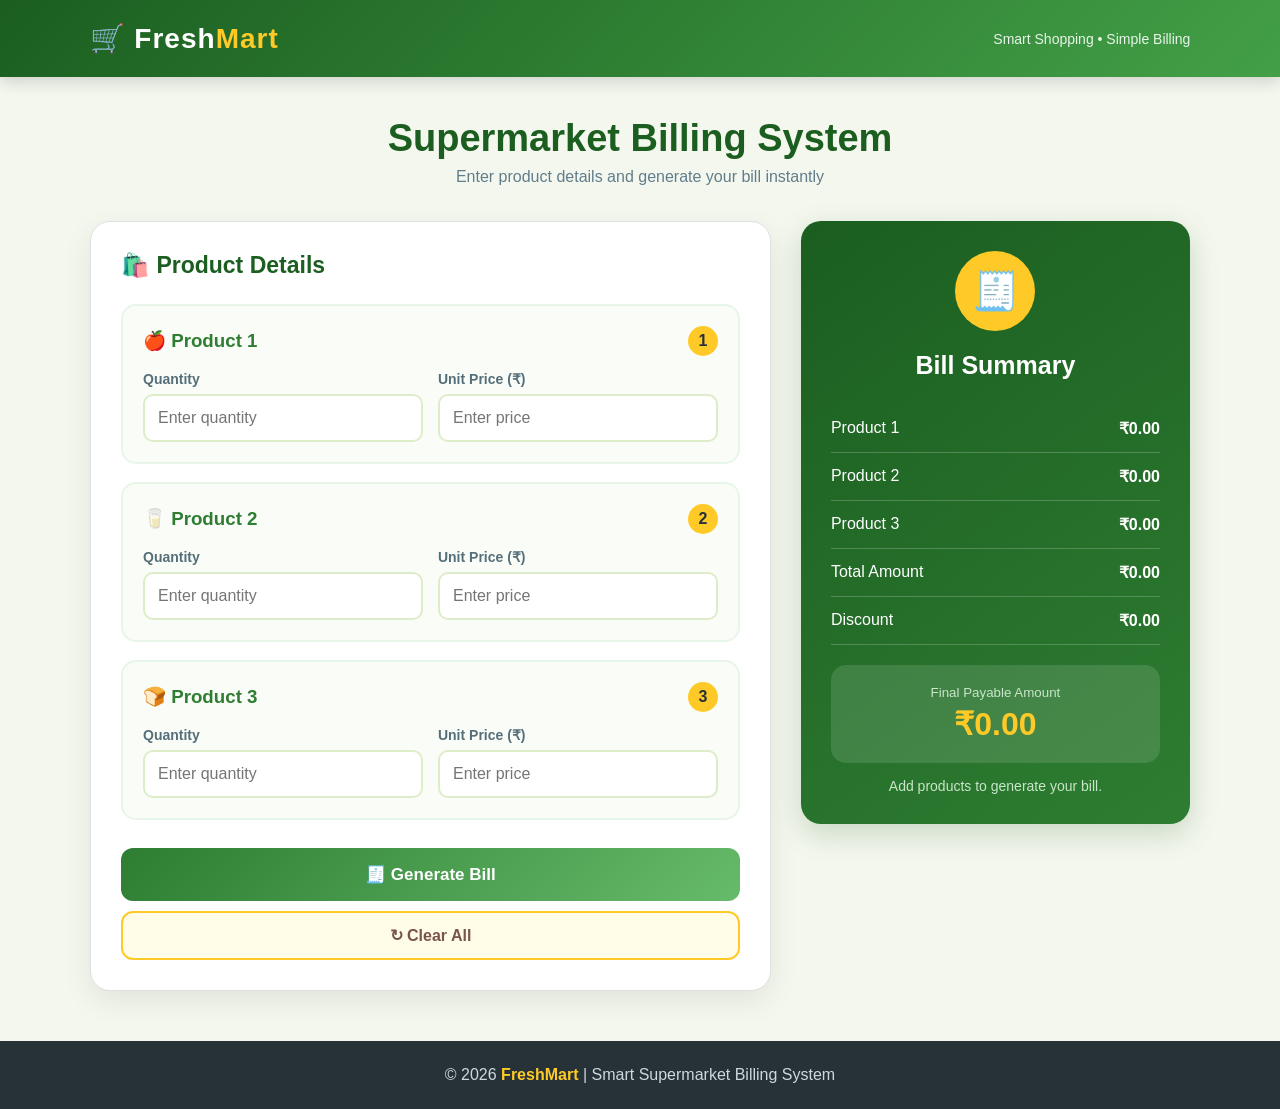
==== index.html @ 89096b25 "Add files via upload" ====
<!DOCTYPE html>
<html lang="en">
<head>
<meta charset="UTF-8">
<meta name="viewport" content="width=device-width, initial-scale=1.0">
<title>Smart Supermarket Billing System</title>
<style>
* {
    margin: 0;
    padding: 0;
    box-sizing: border-box;
}
body {
    font-family: "Segoe UI", Arial, sans-serif;
    min-height: 100vh;
    background: #f4f7ee;
    color: #263238;
}
header {
    background: linear-gradient(135deg, #1b5e20, #43a047);
    color: white;
    padding: 22px 7%;
    display: flex;
    justify-content: space-between;
    align-items: center;
    box-shadow: 0 5px 15px rgba(0,0,0,0.15);
}
.logo {
    font-size: 28px;
    font-weight: bold;
    letter-spacing: 1px;
}
.logo span {
    color: #ffca28;
}
.tagline {
    font-size: 14px;
    color: #e8f5e9;
}
.container {
    width: 90%;
    max-width: 1100px;
    margin: 40px auto;
}
.title {
    text-align: center;
    margin-bottom: 35px;
}
.title h1 {
    font-size: 38px;
    color: #1b5e20;
}
.title p {
    margin-top: 8px;
    color: #607d8b;
}
.billing-layout {
    display: grid;
    grid-template-columns: 1.4fr 0.8fr;
    gap: 30px;
}
.card {
    background: white;
    border-radius: 20px;
    padding: 30px;
    box-shadow: 0 10px 30px rgba(0,0,0,0.08);
    border: 1px solid #e0e0e0;
}
.card-title {
    display: flex;
    align-items: center;
    gap: 10px;
    margin-bottom: 25px;
    color: #1b5e20;
    font-size: 23px;
}
.product {
    background: #fafdf7;
    border: 2px solid #e8f5e9;
    border-radius: 15px;
    padding: 20px;
    margin-bottom: 18px;
    transition: 0.3s;
}
.product:hover {
    border-color: #66bb6a;
    transform: translateY(-3px);
    box-shadow: 0 8px 18px rgba(67,160,71,0.12);
}
.product-heading {
    display: flex;
    justify-content: space-between;
    align-items: center;
    margin-bottom: 15px;
}
.product-heading h3 {
    color: #2e7d32;
}
.product-number {
    background: #ffca28;
    color: #263238;
    width: 30px;
    height: 30px;
    border-radius: 50%;
    display: flex;
    align-items: center;
    justify-content: center;
    font-weight: bold;
}
.input-group {
    display: grid;
    grid-template-columns: 1fr 1fr;
    gap: 15px;
}
.input-box label {
    display: block;
    font-size: 14px;
    font-weight: bold;
    margin-bottom: 7px;
    color: #546e7a;
}
.input-box input {
    width: 100%;
    padding: 13px;
    border: 2px solid #dcedc8;
    border-radius: 10px;
    outline: none;
    font-size: 16px;
    background: white;
    transition: 0.3s;
}
.input-box input:focus {
    border-color: #43a047;
    box-shadow: 0 0 8px rgba(67,160,71,0.2);
}
.calculate-btn {
    width: 100%;
    padding: 16px;
    margin-top: 10px;
    border: none;
    border-radius: 12px;
    background: linear-gradient(135deg, #2e7d32, #66bb6a);
    color: white;
    font-size: 17px;
    font-weight: bold;
    cursor: pointer;
    transition: 0.3s;
}
.calculate-btn:hover {
    transform: translateY(-3px);
    box-shadow: 0 8px 18px rgba(46,125,50,0.3);
}
.reset-btn {
    width: 100%;
    padding: 13px;
    margin-top: 10px;
    border: 2px solid #ffca28;
    border-radius: 12px;
    background: #fffde7;
    color: #795548;
    font-size: 16px;
    font-weight: bold;
    cursor: pointer;
    transition: 0.3s;
}
.reset-btn:hover {
    background: #ffca28;
}
.summary {
    background: linear-gradient(145deg, #1b5e20, #2e7d32);
    color: white;
    border-radius: 20px;
    padding: 30px;
    box-shadow: 0 10px 30px rgba(27,94,32,0.2);
    height: fit-content;
    position: sticky;
    top: 20px;
}
.summary h2 {
    text-align: center;
    margin-bottom: 25px;
    font-size: 25px;
}
.bill-icon {
    width: 80px;
    height: 80px;
    margin: 0 auto 20px;
    background: #ffca28;
    color: #263238;
    border-radius: 50%;
    display: flex;
    align-items: center;
    justify-content: center;
    font-size: 38px;
    animation: bounce 2s infinite;
}
.bill-row {
    display: flex;
    justify-content: space-between;
    padding: 14px 0;
    border-bottom: 1px solid rgba(255,255,255,0.2);
}
.bill-row span:last-child {
    font-weight: bold;
}
.discount {
    background: #ffca28;
    color: #263238;
    padding: 12px;
    margin: 20px 0;
    border-radius: 10px;
    text-align: center;
    font-weight: bold;
    display: none;
}
.final-bill {
    margin-top: 20px;
    padding: 20px;
    border-radius: 15px;
    background: rgba(255,255,255,0.12);
    text-align: center;
}
.final-bill small {
    display: block;
    color: #c8e6c9;
    margin-bottom: 5px;
}
.final-bill strong {
    font-size: 32px;
    color: #ffca28;
}
.message {
    text-align: center;
    margin-top: 15px;
    color: #c8e6c9;
    font-size: 14px;
}
footer {
    margin-top: 50px;
    background: #263238;
    color: #cfd8dc;
    text-align: center;
    padding: 25px;
}
footer strong {
    color: #ffca28;
}
@keyframes bounce {
    0%, 100% {
        transform: translateY(0);
    }
    50% {
        transform: translateY(-8px);
    }
}
@media (max-width: 800px) {
    header {
        flex-direction: column;
        gap: 8px;
        text-align: center;
    }
    .billing-layout {
        grid-template-columns: 1fr;
    }
    .summary {
        position: static;
    }
}
@media (max-width: 500px) {
    .input-group {
        grid-template-columns: 1fr;
    }
    .title h1 {
        font-size: 28px;
    }
    .container {
        width: 94%;
    }
}
</style>
</head>
<body>

<header>
    <div class="logo">🛒 Fresh<span>Mart</span></div>
    <div class="tagline">Smart Shopping • Simple Billing</div>
</header>

<div class="container">

    <div class="title">
        <h1>Supermarket Billing System</h1>
        <p>Enter product details and generate your bill instantly</p>
    </div>

    <div class="billing-layout">

        <div class="card">
            <h2 class="card-title">🛍️ Product Details</h2>

            <div class="product">
                <div class="product-heading">
                    <h3>🍎 Product 1</h3>
                    <div class="product-number">1</div>
                </div>

                <div class="input-group">
                    <div class="input-box">
                        <label>Quantity</label>
                        <input type="number" id="quantity1" min="0" placeholder="Enter quantity">
                    </div>

                    <div class="input-box">
                        <label>Unit Price (₹)</label>
                        <input type="number" id="price1" min="0" placeholder="Enter price">
                    </div>
                </div>
            </div>

            <div class="product">
                <div class="product-heading">
                    <h3>🥛 Product 2</h3>
                    <div class="product-number">2</div>
                </div>

                <div class="input-group">
                    <div class="input-box">
                        <label>Quantity</label>
                        <input type="number" id="quantity2" min="0" placeholder="Enter quantity">
                    </div>

                    <div class="input-box">
                        <label>Unit Price (₹)</label>
                        <input type="number" id="price2" min="0" placeholder="Enter price">
                    </div>
                </div>
            </div>

            <div class="product">
                <div class="product-heading">
                    <h3>🍞 Product 3</h3>
                    <div class="product-number">3</div>
                </div>

                <div class="input-group">
                    <div class="input-box">
                        <label>Quantity</label>
                        <input type="number" id="quantity3" min="0" placeholder="Enter quantity">
                    </div>

                    <div class="input-box">
                        <label>Unit Price (₹)</label>
                        <input type="number" id="price3" min="0" placeholder="Enter price">
                    </div>
                </div>
            </div>

            <button class="calculate-btn" onclick="generateBill()">
                🧾 Generate Bill
            </button>

            <button class="reset-btn" onclick="resetBill()">
                ↻ Clear All
            </button>
        </div>

        <div class="summary">

            <div class="bill-icon">🧾</div>

            <h2>Bill Summary</h2>

            <div class="bill-row">
                <span>Product 1</span>
                <span id="amount1">₹0.00</span>
            </div>

            <div class="bill-row">
                <span>Product 2</span>
                <span id="amount2">₹0.00</span>
            </div>

            <div class="bill-row">
                <span>Product 3</span>
                <span id="amount3">₹0.00</span>
            </div>

            <div class="bill-row">
                <span>Total Amount</span>
                <span id="total">₹0.00</span>
            </div>

            <div class="discount" id="discount">
                🎉 10% Discount Applied!
            </div>

            <div class="bill-row">
                <span>Discount</span>
                <span id="discountAmount">₹0.00</span>
            </div>

            <div class="final-bill">
                <small>Final Payable Amount</small>
                <strong id="finalAmount">₹0.00</strong>
            </div>

            <p class="message" id="message">
                Add products to generate your bill.
            </p>

        </div>

    </div>
</div>

<footer>
    <p>© 2026 <strong>FreshMart</strong> | Smart Supermarket Billing System</p>
</footer>

<script>
function generateBill() {

    let quantity1 = Number(document.getElementById("quantity1").value);
    let price1 = Number(document.getElementById("price1").value);

    let quantity2 = Number(document.getElementById("quantity2").value);
    let price2 = Number(document.getElementById("price2").value);

    let quantity3 = Number(document.getElementById("quantity3").value);
    let price3 = Number(document.getElementById("price3").value);

    if (
        quantity1 < 0 || price1 < 0 ||
        quantity2 < 0 || price2 < 0 ||
        quantity3 < 0 || price3 < 0
    ) {
        alert("Please enter valid positive values.");
        return;
    }

    let amount1 = quantity1 * price1;
    let amount2 = quantity2 * price2;
    let amount3 = quantity3 * price3;

    let total = amount1 + amount2 + amount3;
    let discount = 0;

    if (total > 2000) {
        discount = total * 0.10;
    }

    let finalAmount = total - discount;

    document.getElementById("amount1").textContent =
        "₹" + amount1.toFixed(2);

    document.getElementById("amount2").textContent =
        "₹" + amount2.toFixed(2);

    document.getElementById("amount3").textContent =
        "₹" + amount3.toFixed(2);

    document.getElementById("total").textContent =
        "₹" + total.toFixed(2);

    document.getElementById("discountAmount").textContent =
        "₹" + discount.toFixed(2);

    document.getElementById("finalAmount").textContent =
        "₹" + finalAmount.toFixed(2);

    if (discount > 0) {
        document.getElementById("discount").style.display = "block";
        document.getElementById("message").textContent =
            "Congratulations! You saved ₹" + discount.toFixed(2);
    } else {
        document.getElementById("discount").style.display = "none";
        document.getElementById("message").textContent =
            "Add more products to unlock a 10% discount above ₹2000.";
    }
}

function resetBill() {

    document.getElementById("quantity1").value = "";
    document.getElementById("price1").value = "";

    document.getElementById("quantity2").value = "";
    document.getElementById("price2").value = "";

    document.getElementById("quantity3").value = "";
    document.getElementById("price3").value = "";

    document.getElementById("amount1").textContent = "₹0.00";
    document.getElementById("amount2").textContent = "₹0.00";
    document.getElementById("amount3").textContent = "₹0.00";
    document.getElementById("total").textContent = "₹0.00";
    document.getElementById("discountAmount").textContent = "₹0.00";
    document.getElementById("finalAmount").textContent = "₹0.00";

    document.getElementById("discount").style.display = "none";

    document.getElementById("message").textContent =
        "Add products to generate your bill.";
}
</script>

</body>
</html>
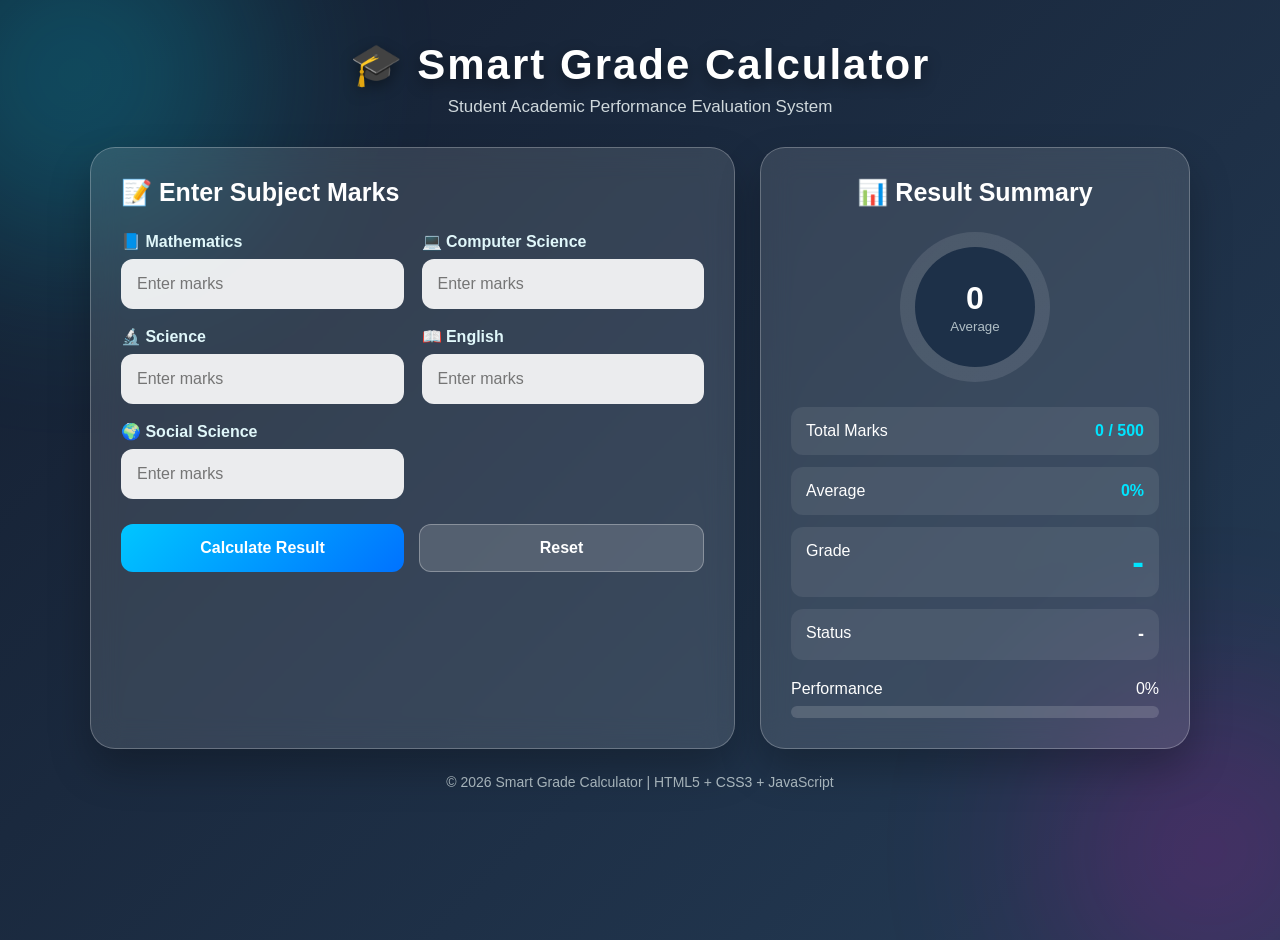
==== commit aee4c619: "Add files via upload" ====
--- a/index.html
+++ b/index.html
@@ -3,7 +3,7 @@
 <head>
 <meta charset="UTF-8">
 <meta name="viewport" content="width=device-width, initial-scale=1.0">
-<title>Smart Supermarket Billing System</title>
+<title>Smart Student Grade Calculator</title>
 <style>
 * {
     margin: 0;
@@ -13,495 +13,428 @@
 body {
     font-family: "Segoe UI", Arial, sans-serif;
     min-height: 100vh;
-    background: #f4f7ee;
-    color: #263238;
-}
-header {
-    background: linear-gradient(135deg, #1b5e20, #43a047);
-    color: white;
-    padding: 22px 7%;
-    display: flex;
-    justify-content: space-between;
-    align-items: center;
-    box-shadow: 0 5px 15px rgba(0,0,0,0.15);
-}
-.logo {
-    font-size: 28px;
-    font-weight: bold;
-    letter-spacing: 1px;
-}
-.logo span {
-    color: #ffca28;
-}
-.tagline {
-    font-size: 14px;
-    color: #e8f5e9;
+    background: linear-gradient(135deg, #141e30, #243b55);
+    color: #fff;
+    overflow-x: hidden;
+}
+body::before {
+    content: "";
+    position: fixed;
+    width: 350px;
+    height: 350px;
+    background: #00e5ff;
+    border-radius: 50%;
+    filter: blur(100px);
+    opacity: 0.25;
+    top: -100px;
+    left: -100px;
+    animation: float 6s infinite alternate;
+}
+body::after {
+    content: "";
+    position: fixed;
+    width: 300px;
+    height: 300px;
+    background: #ff00cc;
+    border-radius: 50%;
+    filter: blur(100px);
+    opacity: 0.2;
+    bottom: -100px;
+    right: -80px;
+    animation: float 7s infinite alternate-reverse;
 }
 .container {
-    width: 90%;
+    width: 92%;
     max-width: 1100px;
     margin: 40px auto;
-}
-.title {
+    position: relative;
+    z-index: 1;
+}
+.header {
     text-align: center;
-    margin-bottom: 35px;
-}
-.title h1 {
-    font-size: 38px;
-    color: #1b5e20;
-}
-.title p {
+    margin-bottom: 30px;
+}
+.header h1 {
+    font-size: 42px;
+    letter-spacing: 2px;
+    text-shadow: 0 5px 15px rgba(0,0,0,0.4);
+}
+.header p {
     margin-top: 8px;
-    color: #607d8b;
-}
-.billing-layout {
+    color: #cfd8dc;
+    font-size: 17px;
+}
+.main-box {
     display: grid;
-    grid-template-columns: 1.4fr 0.8fr;
-    gap: 30px;
+    grid-template-columns: 1.2fr 0.8fr;
+    gap: 25px;
 }
 .card {
-    background: white;
-    border-radius: 20px;
+    background: rgba(255,255,255,0.12);
+    border: 1px solid rgba(255,255,255,0.25);
+    border-radius: 25px;
     padding: 30px;
-    box-shadow: 0 10px 30px rgba(0,0,0,0.08);
-    border: 1px solid #e0e0e0;
-}
-.card-title {
+    backdrop-filter: blur(15px);
+    box-shadow: 0 20px 40px rgba(0,0,0,0.25);
+}
+.card h2 {
+    margin-bottom: 25px;
+    font-size: 25px;
+}
+.subject-grid {
+    display: grid;
+    grid-template-columns: repeat(2, 1fr);
+    gap: 18px;
+}
+.subject {
+    position: relative;
+}
+.subject label {
+    display: block;
+    margin-bottom: 8px;
+    font-weight: bold;
+    color: #e0f7fa;
+}
+.subject input {
+    width: 100%;
+    padding: 14px;
+    border: 2px solid transparent;
+    border-radius: 12px;
+    outline: none;
+    background: rgba(255,255,255,0.9);
+    color: #222;
+    font-size: 16px;
+    transition: 0.3s;
+}
+.subject input:focus {
+    border-color: #00e5ff;
+    box-shadow: 0 0 15px rgba(0,229,255,0.4);
+    transform: translateY(-2px);
+}
+.buttons {
     display: flex;
-    align-items: center;
-    gap: 10px;
-    margin-bottom: 25px;
-    color: #1b5e20;
-    font-size: 23px;
-}
-.product {
-    background: #fafdf7;
-    border: 2px solid #e8f5e9;
-    border-radius: 15px;
-    padding: 20px;
-    margin-bottom: 18px;
-    transition: 0.3s;
-}
-.product:hover {
-    border-color: #66bb6a;
-    transform: translateY(-3px);
-    box-shadow: 0 8px 18px rgba(67,160,71,0.12);
-}
-.product-heading {
-    display: flex;
-    justify-content: space-between;
-    align-items: center;
-    margin-bottom: 15px;
-}
-.product-heading h3 {
-    color: #2e7d32;
-}
-.product-number {
-    background: #ffca28;
-    color: #263238;
-    width: 30px;
-    height: 30px;
-    border-radius: 50%;
-    display: flex;
-    align-items: center;
-    justify-content: center;
-    font-weight: bold;
-}
-.input-group {
-    display: grid;
-    grid-template-columns: 1fr 1fr;
     gap: 15px;
-}
-.input-box label {
-    display: block;
-    font-size: 14px;
-    font-weight: bold;
-    margin-bottom: 7px;
-    color: #546e7a;
-}
-.input-box input {
-    width: 100%;
-    padding: 13px;
-    border: 2px solid #dcedc8;
-    border-radius: 10px;
-    outline: none;
-    font-size: 16px;
-    background: white;
-    transition: 0.3s;
-}
-.input-box input:focus {
-    border-color: #43a047;
-    box-shadow: 0 0 8px rgba(67,160,71,0.2);
-}
-.calculate-btn {
-    width: 100%;
-    padding: 16px;
-    margin-top: 10px;
+    margin-top: 25px;
+}
+button {
+    flex: 1;
+    padding: 14px;
     border: none;
     border-radius: 12px;
-    background: linear-gradient(135deg, #2e7d32, #66bb6a);
-    color: white;
-    font-size: 17px;
-    font-weight: bold;
-    cursor: pointer;
-    transition: 0.3s;
-}
-.calculate-btn:hover {
-    transform: translateY(-3px);
-    box-shadow: 0 8px 18px rgba(46,125,50,0.3);
-}
-.reset-btn {
-    width: 100%;
-    padding: 13px;
-    margin-top: 10px;
-    border: 2px solid #ffca28;
-    border-radius: 12px;
-    background: #fffde7;
-    color: #795548;
     font-size: 16px;
     font-weight: bold;
     cursor: pointer;
     transition: 0.3s;
 }
-.reset-btn:hover {
-    background: #ffca28;
-}
-.summary {
-    background: linear-gradient(145deg, #1b5e20, #2e7d32);
+.calculate {
+    background: linear-gradient(135deg, #00c6ff, #0072ff);
     color: white;
-    border-radius: 20px;
-    padding: 30px;
-    box-shadow: 0 10px 30px rgba(27,94,32,0.2);
-    height: fit-content;
-    position: sticky;
-    top: 20px;
-}
-.summary h2 {
+}
+.reset {
+    background: rgba(255,255,255,0.15);
+    color: white;
+    border: 1px solid rgba(255,255,255,0.3);
+}
+button:hover {
+    transform: translateY(-3px);
+    box-shadow: 0 8px 20px rgba(0,0,0,0.3);
+}
+.result-card {
     text-align: center;
-    margin-bottom: 25px;
-    font-size: 25px;
-}
-.bill-icon {
-    width: 80px;
-    height: 80px;
-    margin: 0 auto 20px;
-    background: #ffca28;
-    color: #263238;
+}
+.result-circle {
+    width: 150px;
+    height: 150px;
+    margin: 10px auto 25px;
     border-radius: 50%;
+    background: conic-gradient(#00e5ff 0deg, rgba(255,255,255,0.1) 0deg);
     display: flex;
     align-items: center;
     justify-content: center;
-    font-size: 38px;
-    animation: bounce 2s infinite;
-}
-.bill-row {
+    position: relative;
+}
+.result-circle::before {
+    content: "";
+    position: absolute;
+    width: 120px;
+    height: 120px;
+    background: #1d3048;
+    border-radius: 50%;
+}
+.average {
+    position: relative;
+    z-index: 2;
+}
+.average span {
+    display: block;
+    font-size: 32px;
+    font-weight: bold;
+}
+.average small {
+    color: #b0bec5;
+}
+.result-item {
+    background: rgba(255,255,255,0.08);
+    padding: 15px;
+    margin: 12px 0;
+    border-radius: 12px;
     display: flex;
     justify-content: space-between;
-    padding: 14px 0;
-    border-bottom: 1px solid rgba(255,255,255,0.2);
-}
-.bill-row span:last-child {
+}
+.result-item strong {
+    color: #00e5ff;
+}
+.grade {
+    font-size: 35px;
     font-weight: bold;
-}
-.discount {
-    background: #ffca28;
-    color: #263238;
-    padding: 12px;
-    margin: 20px 0;
-    border-radius: 10px;
+    color: #00e5ff;
+}
+.status {
+    font-size: 18px;
+    font-weight: bold;
+}
+.pass {
+    color: #69f0ae;
+}
+.fail {
+    color: #ff5252;
+}
+.progress-box {
+    margin-top: 20px;
+    text-align: left;
+}
+.progress-title {
+    display: flex;
+    justify-content: space-between;
+    margin-bottom: 8px;
+}
+.progress {
+    width: 100%;
+    height: 12px;
+    background: rgba(255,255,255,0.15);
+    border-radius: 20px;
+    overflow: hidden;
+}
+.progress-bar {
+    width: 0%;
+    height: 100%;
+    background: linear-gradient(90deg, #00e5ff, #00ff87);
+    border-radius: 20px;
+    transition: width 1s ease;
+}
+.footer {
     text-align: center;
-    font-weight: bold;
-    display: none;
-}
-.final-bill {
-    margin-top: 20px;
-    padding: 20px;
-    border-radius: 15px;
-    background: rgba(255,255,255,0.12);
-    text-align: center;
-}
-.final-bill small {
-    display: block;
-    color: #c8e6c9;
-    margin-bottom: 5px;
-}
-.final-bill strong {
-    font-size: 32px;
-    color: #ffca28;
-}
-.message {
-    text-align: center;
-    margin-top: 15px;
-    color: #c8e6c9;
+    margin-top: 25px;
+    color: #b0bec5;
     font-size: 14px;
 }
-footer {
-    margin-top: 50px;
-    background: #263238;
-    color: #cfd8dc;
-    text-align: center;
-    padding: 25px;
-}
-footer strong {
-    color: #ffca28;
-}
-@keyframes bounce {
-    0%, 100% {
-        transform: translateY(0);
-    }
-    50% {
-        transform: translateY(-8px);
-    }
-}
-@media (max-width: 800px) {
-    header {
+@keyframes float {
+    from {
+        transform: translate(0,0);
+    }
+    to {
+        transform: translate(40px,50px);
+    }
+}
+@media(max-width: 800px) {
+    .main-box {
+        grid-template-columns: 1fr;
+    }
+}
+@media(max-width: 500px) {
+    .subject-grid {
+        grid-template-columns: 1fr;
+    }
+    .header h1 {
+        font-size: 30px;
+    }
+    .buttons {
         flex-direction: column;
-        gap: 8px;
-        text-align: center;
-    }
-    .billing-layout {
-        grid-template-columns: 1fr;
-    }
-    .summary {
-        position: static;
-    }
-}
-@media (max-width: 500px) {
-    .input-group {
-        grid-template-columns: 1fr;
-    }
-    .title h1 {
-        font-size: 28px;
-    }
-    .container {
-        width: 94%;
     }
 }
 </style>
 </head>
 <body>
 
-<header>
-    <div class="logo">🛒 Fresh<span>Mart</span></div>
-    <div class="tagline">Smart Shopping • Simple Billing</div>
-</header>
-
 <div class="container">
 
-    <div class="title">
-        <h1>Supermarket Billing System</h1>
-        <p>Enter product details and generate your bill instantly</p>
+    <div class="header">
+        <h1>🎓 Smart Grade Calculator</h1>
+        <p>Student Academic Performance Evaluation System</p>
     </div>
 
-    <div class="billing-layout">
+    <div class="main-box">
 
         <div class="card">
-            <h2 class="card-title">🛍️ Product Details</h2>
-
-            <div class="product">
-                <div class="product-heading">
-                    <h3>🍎 Product 1</h3>
-                    <div class="product-number">1</div>
-                </div>
-
-                <div class="input-group">
-                    <div class="input-box">
-                        <label>Quantity</label>
-                        <input type="number" id="quantity1" min="0" placeholder="Enter quantity">
-                    </div>
-
-                    <div class="input-box">
-                        <label>Unit Price (₹)</label>
-                        <input type="number" id="price1" min="0" placeholder="Enter price">
-                    </div>
-                </div>
-            </div>
-
-            <div class="product">
-                <div class="product-heading">
-                    <h3>🥛 Product 2</h3>
-                    <div class="product-number">2</div>
-                </div>
-
-                <div class="input-group">
-                    <div class="input-box">
-                        <label>Quantity</label>
-                        <input type="number" id="quantity2" min="0" placeholder="Enter quantity">
-                    </div>
-
-                    <div class="input-box">
-                        <label>Unit Price (₹)</label>
-                        <input type="number" id="price2" min="0" placeholder="Enter price">
-                    </div>
-                </div>
-            </div>
-
-            <div class="product">
-                <div class="product-heading">
-                    <h3>🍞 Product 3</h3>
-                    <div class="product-number">3</div>
-                </div>
-
-                <div class="input-group">
-                    <div class="input-box">
-                        <label>Quantity</label>
-                        <input type="number" id="quantity3" min="0" placeholder="Enter quantity">
-                    </div>
-
-                    <div class="input-box">
-                        <label>Unit Price (₹)</label>
-                        <input type="number" id="price3" min="0" placeholder="Enter price">
-                    </div>
-                </div>
-            </div>
-
-            <button class="calculate-btn" onclick="generateBill()">
-                🧾 Generate Bill
-            </button>
-
-            <button class="reset-btn" onclick="resetBill()">
-                ↻ Clear All
-            </button>
+            <h2>📝 Enter Subject Marks</h2>
+
+            <div class="subject-grid">
+
+                <div class="subject">
+                    <label>📘 Mathematics</label>
+                    <input type="number" id="math" min="0" max="100" placeholder="Enter marks">
+                </div>
+
+                <div class="subject">
+                    <label>💻 Computer Science</label>
+                    <input type="number" id="computer" min="0" max="100" placeholder="Enter marks">
+                </div>
+
+                <div class="subject">
+                    <label>🔬 Science</label>
+                    <input type="number" id="science" min="0" max="100" placeholder="Enter marks">
+                </div>
+
+                <div class="subject">
+                    <label>📖 English</label>
+                    <input type="number" id="english" min="0" max="100" placeholder="Enter marks">
+                </div>
+
+                <div class="subject">
+                    <label>🌍 Social Science</label>
+                    <input type="number" id="social" min="0" max="100" placeholder="Enter marks">
+                </div>
+
+            </div>
+
+            <div class="buttons">
+                <button class="calculate" onclick="calculateGrade()">Calculate Result</button>
+                <button class="reset" onclick="resetForm()">Reset</button>
+            </div>
         </div>
 
-        <div class="summary">
-
-            <div class="bill-icon">🧾</div>
-
-            <h2>Bill Summary</h2>
-
-            <div class="bill-row">
-                <span>Product 1</span>
-                <span id="amount1">₹0.00</span>
-            </div>
-
-            <div class="bill-row">
-                <span>Product 2</span>
-                <span id="amount2">₹0.00</span>
-            </div>
-
-            <div class="bill-row">
-                <span>Product 3</span>
-                <span id="amount3">₹0.00</span>
-            </div>
-
-            <div class="bill-row">
-                <span>Total Amount</span>
-                <span id="total">₹0.00</span>
-            </div>
-
-            <div class="discount" id="discount">
-                🎉 10% Discount Applied!
-            </div>
-
-            <div class="bill-row">
-                <span>Discount</span>
-                <span id="discountAmount">₹0.00</span>
-            </div>
-
-            <div class="final-bill">
-                <small>Final Payable Amount</small>
-                <strong id="finalAmount">₹0.00</strong>
-            </div>
-
-            <p class="message" id="message">
-                Add products to generate your bill.
-            </p>
+        <div class="card result-card">
+            <h2>📊 Result Summary</h2>
+
+            <div class="result-circle" id="resultCircle">
+                <div class="average">
+                    <span id="average">0</span>
+                    <small>Average</small>
+                </div>
+            </div>
+
+            <div class="result-item">
+                <span>Total Marks</span>
+                <strong id="total">0 / 500</strong>
+            </div>
+
+            <div class="result-item">
+                <span>Average</span>
+                <strong id="averageText">0%</strong>
+            </div>
+
+            <div class="result-item">
+                <span>Grade</span>
+                <span class="grade" id="grade">-</span>
+            </div>
+
+            <div class="result-item">
+                <span>Status</span>
+                <span class="status" id="status">-</span>
+            </div>
+
+            <div class="progress-box">
+                <div class="progress-title">
+                    <span>Performance</span>
+                    <span id="percentage">0%</span>
+                </div>
+                <div class="progress">
+                    <div class="progress-bar" id="progressBar"></div>
+                </div>
+            </div>
 
         </div>
 
     </div>
+
+    <div class="footer">
+        © 2026 Smart Grade Calculator | HTML5 + CSS3 + JavaScript
+    </div>
+
 </div>
 
-<footer>
-    <p>© 2026 <strong>FreshMart</strong> | Smart Supermarket Billing System</p>
-</footer>
-
 <script>
-function generateBill() {
-
-    let quantity1 = Number(document.getElementById("quantity1").value);
-    let price1 = Number(document.getElementById("price1").value);
-
-    let quantity2 = Number(document.getElementById("quantity2").value);
-    let price2 = Number(document.getElementById("price2").value);
-
-    let quantity3 = Number(document.getElementById("quantity3").value);
-    let price3 = Number(document.getElementById("price3").value);
-
-    if (
-        quantity1 < 0 || price1 < 0 ||
-        quantity2 < 0 || price2 < 0 ||
-        quantity3 < 0 || price3 < 0
-    ) {
-        alert("Please enter valid positive values.");
-        return;
-    }
-
-    let amount1 = quantity1 * price1;
-    let amount2 = quantity2 * price2;
-    let amount3 = quantity3 * price3;
-
-    let total = amount1 + amount2 + amount3;
-    let discount = 0;
-
-    if (total > 2000) {
-        discount = total * 0.10;
-    }
-
-    let finalAmount = total - discount;
-
-    document.getElementById("amount1").textContent =
-        "₹" + amount1.toFixed(2);
-
-    document.getElementById("amount2").textContent =
-        "₹" + amount2.toFixed(2);
-
-    document.getElementById("amount3").textContent =
-        "₹" + amount3.toFixed(2);
-
-    document.getElementById("total").textContent =
-        "₹" + total.toFixed(2);
-
-    document.getElementById("discountAmount").textContent =
-        "₹" + discount.toFixed(2);
-
-    document.getElementById("finalAmount").textContent =
-        "₹" + finalAmount.toFixed(2);
-
-    if (discount > 0) {
-        document.getElementById("discount").style.display = "block";
-        document.getElementById("message").textContent =
-            "Congratulations! You saved ₹" + discount.toFixed(2);
+function calculateGrade() {
+
+    let math = Number(document.getElementById("math").value);
+    let computer = Number(document.getElementById("computer").value);
+    let science = Number(document.getElementById("science").value);
+    let english = Number(document.getElementById("english").value);
+    let social = Number(document.getElementById("social").value);
+
+    let marks = [math, computer, science, english, social];
+
+    for (let i = 0; i < marks.length; i++) {
+        if (marks[i] < 0 || marks[i] > 100 || isNaN(marks[i])) {
+            alert("Please enter valid marks between 0 and 100 for all subjects.");
+            return;
+        }
+    }
+
+    let total = math + computer + science + english + social;
+    let average = total / 5;
+    let grade;
+    let status;
+
+    if (average >= 90) {
+        grade = "A+";
+    } else if (average >= 80) {
+        grade = "A";
+    } else if (average >= 70) {
+        grade = "B";
+    } else if (average >= 60) {
+        grade = "C";
+    } else if (average >= 50) {
+        grade = "D";
     } else {
-        document.getElementById("discount").style.display = "none";
-        document.getElementById("message").textContent =
-            "Add more products to unlock a 10% discount above ₹2000.";
-    }
-}
-
-function resetBill() {
-
-    document.getElementById("quantity1").value = "";
-    document.getElementById("price1").value = "";
-
-    document.getElementById("quantity2").value = "";
-    document.getElementById("price2").value = "";
-
-    document.getElementById("quantity3").value = "";
-    document.getElementById("price3").value = "";
-
-    document.getElementById("amount1").textContent = "₹0.00";
-    document.getElementById("amount2").textContent = "₹0.00";
-    document.getElementById("amount3").textContent = "₹0.00";
-    document.getElementById("total").textContent = "₹0.00";
-    document.getElementById("discountAmount").textContent = "₹0.00";
-    document.getElementById("finalAmount").textContent = "₹0.00";
-
-    document.getElementById("discount").style.display = "none";
-
-    document.getElementById("message").textContent =
-        "Add products to generate your bill.";
+        grade = "F";
+    }
+
+    if (marks.some(mark => mark < 35)) {
+        status = "FAIL";
+    } else {
+        status = "PASS";
+    }
+
+    document.getElementById("total").textContent = total + " / 500";
+    document.getElementById("average").textContent = average.toFixed(1);
+    document.getElementById("averageText").textContent = average.toFixed(1) + "%";
+    document.getElementById("grade").textContent = grade;
+    document.getElementById("status").textContent = status;
+    document.getElementById("percentage").textContent = average.toFixed(1) + "%";
+
+    document.getElementById("progressBar").style.width = average + "%";
+
+    let degree = average * 3.6;
+    document.getElementById("resultCircle").style.background =
+        "conic-gradient(#00e5ff " + degree + "deg, rgba(255,255,255,0.1) " + degree + "deg)";
+
+    if (status === "PASS") {
+        document.getElementById("status").className = "status pass";
+    } else {
+        document.getElementById("status").className = "status fail";
+    }
+}
+
+function resetForm() {
+
+    document.getElementById("math").value = "";
+    document.getElementById("computer").value = "";
+    document.getElementById("science").value = "";
+    document.getElementById("english").value = "";
+    document.getElementById("social").value = "";
+
+    document.getElementById("total").textContent = "0 / 500";
+    document.getElementById("average").textContent = "0";
+    document.getElementById("averageText").textContent = "0%";
+    document.getElementById("grade").textContent = "-";
+    document.getElementById("status").textContent = "-";
+    document.getElementById("percentage").textContent = "0%";
+
+    document.getElementById("progressBar").style.width = "0%";
+
+    document.getElementById("resultCircle").style.background =
+        "conic-gradient(#00e5ff 0deg, rgba(255,255,255,0.1) 0deg)";
 }
 </script>
 
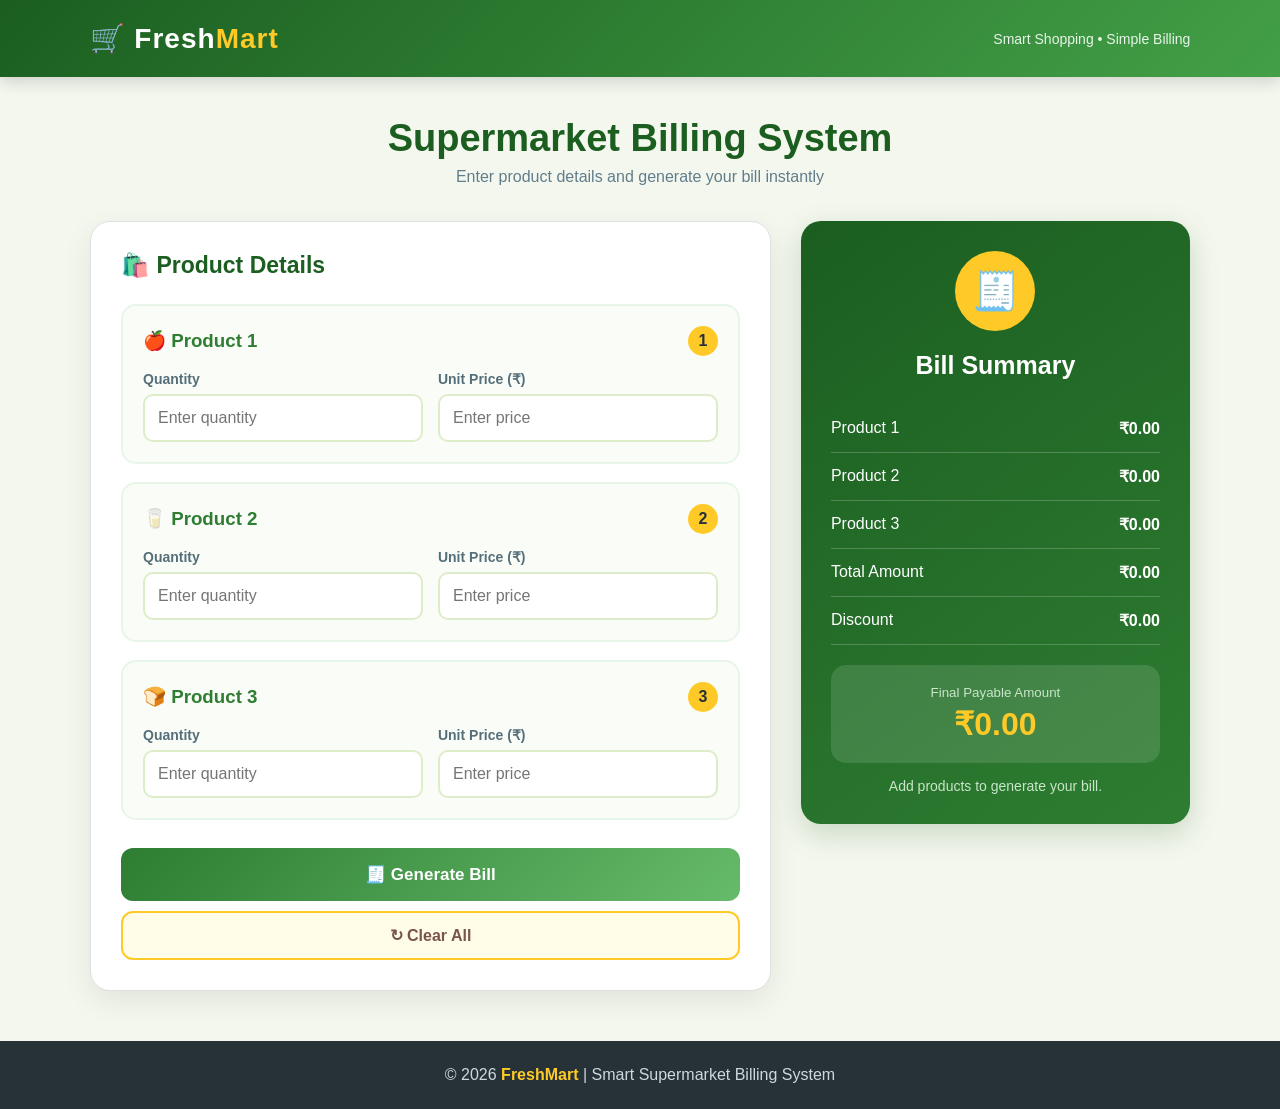
==== commit 5ef51039: "Add files via upload" ====
--- a/index.html
+++ b/index.html
@@ -3,7 +3,7 @@
 <head>
 <meta charset="UTF-8">
 <meta name="viewport" content="width=device-width, initial-scale=1.0">
-<title>Smart Student Grade Calculator</title>
+<title>Smart Supermarket Billing System</title>
 <style>
 * {
     margin: 0;
@@ -13,428 +13,495 @@
 body {
     font-family: "Segoe UI", Arial, sans-serif;
     min-height: 100vh;
-    background: linear-gradient(135deg, #141e30, #243b55);
-    color: #fff;
-    overflow-x: hidden;
-}
-body::before {
-    content: "";
-    position: fixed;
-    width: 350px;
-    height: 350px;
-    background: #00e5ff;
-    border-radius: 50%;
-    filter: blur(100px);
-    opacity: 0.25;
-    top: -100px;
-    left: -100px;
-    animation: float 6s infinite alternate;
-}
-body::after {
-    content: "";
-    position: fixed;
-    width: 300px;
-    height: 300px;
-    background: #ff00cc;
-    border-radius: 50%;
-    filter: blur(100px);
-    opacity: 0.2;
-    bottom: -100px;
-    right: -80px;
-    animation: float 7s infinite alternate-reverse;
+    background: #f4f7ee;
+    color: #263238;
+}
+header {
+    background: linear-gradient(135deg, #1b5e20, #43a047);
+    color: white;
+    padding: 22px 7%;
+    display: flex;
+    justify-content: space-between;
+    align-items: center;
+    box-shadow: 0 5px 15px rgba(0,0,0,0.15);
+}
+.logo {
+    font-size: 28px;
+    font-weight: bold;
+    letter-spacing: 1px;
+}
+.logo span {
+    color: #ffca28;
+}
+.tagline {
+    font-size: 14px;
+    color: #e8f5e9;
 }
 .container {
-    width: 92%;
+    width: 90%;
     max-width: 1100px;
     margin: 40px auto;
-    position: relative;
-    z-index: 1;
-}
-.header {
+}
+.title {
     text-align: center;
-    margin-bottom: 30px;
-}
-.header h1 {
-    font-size: 42px;
-    letter-spacing: 2px;
-    text-shadow: 0 5px 15px rgba(0,0,0,0.4);
-}
-.header p {
+    margin-bottom: 35px;
+}
+.title h1 {
+    font-size: 38px;
+    color: #1b5e20;
+}
+.title p {
     margin-top: 8px;
-    color: #cfd8dc;
-    font-size: 17px;
-}
-.main-box {
+    color: #607d8b;
+}
+.billing-layout {
     display: grid;
-    grid-template-columns: 1.2fr 0.8fr;
-    gap: 25px;
+    grid-template-columns: 1.4fr 0.8fr;
+    gap: 30px;
 }
 .card {
-    background: rgba(255,255,255,0.12);
-    border: 1px solid rgba(255,255,255,0.25);
-    border-radius: 25px;
+    background: white;
+    border-radius: 20px;
     padding: 30px;
-    backdrop-filter: blur(15px);
-    box-shadow: 0 20px 40px rgba(0,0,0,0.25);
-}
-.card h2 {
+    box-shadow: 0 10px 30px rgba(0,0,0,0.08);
+    border: 1px solid #e0e0e0;
+}
+.card-title {
+    display: flex;
+    align-items: center;
+    gap: 10px;
     margin-bottom: 25px;
-    font-size: 25px;
-}
-.subject-grid {
-    display: grid;
-    grid-template-columns: repeat(2, 1fr);
-    gap: 18px;
-}
-.subject {
-    position: relative;
-}
-.subject label {
-    display: block;
-    margin-bottom: 8px;
-    font-weight: bold;
-    color: #e0f7fa;
-}
-.subject input {
-    width: 100%;
-    padding: 14px;
-    border: 2px solid transparent;
-    border-radius: 12px;
-    outline: none;
-    background: rgba(255,255,255,0.9);
-    color: #222;
-    font-size: 16px;
+    color: #1b5e20;
+    font-size: 23px;
+}
+.product {
+    background: #fafdf7;
+    border: 2px solid #e8f5e9;
+    border-radius: 15px;
+    padding: 20px;
+    margin-bottom: 18px;
     transition: 0.3s;
 }
-.subject input:focus {
-    border-color: #00e5ff;
-    box-shadow: 0 0 15px rgba(0,229,255,0.4);
-    transform: translateY(-2px);
-}
-.buttons {
+.product:hover {
+    border-color: #66bb6a;
+    transform: translateY(-3px);
+    box-shadow: 0 8px 18px rgba(67,160,71,0.12);
+}
+.product-heading {
     display: flex;
-    gap: 15px;
-    margin-top: 25px;
-}
-button {
-    flex: 1;
-    padding: 14px;
-    border: none;
-    border-radius: 12px;
-    font-size: 16px;
-    font-weight: bold;
-    cursor: pointer;
-    transition: 0.3s;
-}
-.calculate {
-    background: linear-gradient(135deg, #00c6ff, #0072ff);
-    color: white;
-}
-.reset {
-    background: rgba(255,255,255,0.15);
-    color: white;
-    border: 1px solid rgba(255,255,255,0.3);
-}
-button:hover {
-    transform: translateY(-3px);
-    box-shadow: 0 8px 20px rgba(0,0,0,0.3);
-}
-.result-card {
-    text-align: center;
-}
-.result-circle {
-    width: 150px;
-    height: 150px;
-    margin: 10px auto 25px;
+    justify-content: space-between;
+    align-items: center;
+    margin-bottom: 15px;
+}
+.product-heading h3 {
+    color: #2e7d32;
+}
+.product-number {
+    background: #ffca28;
+    color: #263238;
+    width: 30px;
+    height: 30px;
     border-radius: 50%;
-    background: conic-gradient(#00e5ff 0deg, rgba(255,255,255,0.1) 0deg);
     display: flex;
     align-items: center;
     justify-content: center;
-    position: relative;
-}
-.result-circle::before {
-    content: "";
-    position: absolute;
-    width: 120px;
-    height: 120px;
-    background: #1d3048;
+    font-weight: bold;
+}
+.input-group {
+    display: grid;
+    grid-template-columns: 1fr 1fr;
+    gap: 15px;
+}
+.input-box label {
+    display: block;
+    font-size: 14px;
+    font-weight: bold;
+    margin-bottom: 7px;
+    color: #546e7a;
+}
+.input-box input {
+    width: 100%;
+    padding: 13px;
+    border: 2px solid #dcedc8;
+    border-radius: 10px;
+    outline: none;
+    font-size: 16px;
+    background: white;
+    transition: 0.3s;
+}
+.input-box input:focus {
+    border-color: #43a047;
+    box-shadow: 0 0 8px rgba(67,160,71,0.2);
+}
+.calculate-btn {
+    width: 100%;
+    padding: 16px;
+    margin-top: 10px;
+    border: none;
+    border-radius: 12px;
+    background: linear-gradient(135deg, #2e7d32, #66bb6a);
+    color: white;
+    font-size: 17px;
+    font-weight: bold;
+    cursor: pointer;
+    transition: 0.3s;
+}
+.calculate-btn:hover {
+    transform: translateY(-3px);
+    box-shadow: 0 8px 18px rgba(46,125,50,0.3);
+}
+.reset-btn {
+    width: 100%;
+    padding: 13px;
+    margin-top: 10px;
+    border: 2px solid #ffca28;
+    border-radius: 12px;
+    background: #fffde7;
+    color: #795548;
+    font-size: 16px;
+    font-weight: bold;
+    cursor: pointer;
+    transition: 0.3s;
+}
+.reset-btn:hover {
+    background: #ffca28;
+}
+.summary {
+    background: linear-gradient(145deg, #1b5e20, #2e7d32);
+    color: white;
+    border-radius: 20px;
+    padding: 30px;
+    box-shadow: 0 10px 30px rgba(27,94,32,0.2);
+    height: fit-content;
+    position: sticky;
+    top: 20px;
+}
+.summary h2 {
+    text-align: center;
+    margin-bottom: 25px;
+    font-size: 25px;
+}
+.bill-icon {
+    width: 80px;
+    height: 80px;
+    margin: 0 auto 20px;
+    background: #ffca28;
+    color: #263238;
     border-radius: 50%;
-}
-.average {
-    position: relative;
-    z-index: 2;
-}
-.average span {
-    display: block;
-    font-size: 32px;
-    font-weight: bold;
-}
-.average small {
-    color: #b0bec5;
-}
-.result-item {
-    background: rgba(255,255,255,0.08);
-    padding: 15px;
-    margin: 12px 0;
-    border-radius: 12px;
+    display: flex;
+    align-items: center;
+    justify-content: center;
+    font-size: 38px;
+    animation: bounce 2s infinite;
+}
+.bill-row {
     display: flex;
     justify-content: space-between;
-}
-.result-item strong {
-    color: #00e5ff;
-}
-.grade {
-    font-size: 35px;
-    font-weight: bold;
-    color: #00e5ff;
-}
-.status {
-    font-size: 18px;
-    font-weight: bold;
-}
-.pass {
-    color: #69f0ae;
-}
-.fail {
-    color: #ff5252;
-}
-.progress-box {
+    padding: 14px 0;
+    border-bottom: 1px solid rgba(255,255,255,0.2);
+}
+.bill-row span:last-child {
+    font-weight: bold;
+}
+.discount {
+    background: #ffca28;
+    color: #263238;
+    padding: 12px;
+    margin: 20px 0;
+    border-radius: 10px;
+    text-align: center;
+    font-weight: bold;
+    display: none;
+}
+.final-bill {
     margin-top: 20px;
-    text-align: left;
-}
-.progress-title {
-    display: flex;
-    justify-content: space-between;
-    margin-bottom: 8px;
-}
-.progress {
-    width: 100%;
-    height: 12px;
-    background: rgba(255,255,255,0.15);
-    border-radius: 20px;
-    overflow: hidden;
-}
-.progress-bar {
-    width: 0%;
-    height: 100%;
-    background: linear-gradient(90deg, #00e5ff, #00ff87);
-    border-radius: 20px;
-    transition: width 1s ease;
-}
-.footer {
+    padding: 20px;
+    border-radius: 15px;
+    background: rgba(255,255,255,0.12);
     text-align: center;
-    margin-top: 25px;
-    color: #b0bec5;
+}
+.final-bill small {
+    display: block;
+    color: #c8e6c9;
+    margin-bottom: 5px;
+}
+.final-bill strong {
+    font-size: 32px;
+    color: #ffca28;
+}
+.message {
+    text-align: center;
+    margin-top: 15px;
+    color: #c8e6c9;
     font-size: 14px;
 }
-@keyframes float {
-    from {
-        transform: translate(0,0);
-    }
-    to {
-        transform: translate(40px,50px);
-    }
-}
-@media(max-width: 800px) {
-    .main-box {
+footer {
+    margin-top: 50px;
+    background: #263238;
+    color: #cfd8dc;
+    text-align: center;
+    padding: 25px;
+}
+footer strong {
+    color: #ffca28;
+}
+@keyframes bounce {
+    0%, 100% {
+        transform: translateY(0);
+    }
+    50% {
+        transform: translateY(-8px);
+    }
+}
+@media (max-width: 800px) {
+    header {
+        flex-direction: column;
+        gap: 8px;
+        text-align: center;
+    }
+    .billing-layout {
         grid-template-columns: 1fr;
     }
-}
-@media(max-width: 500px) {
-    .subject-grid {
+    .summary {
+        position: static;
+    }
+}
+@media (max-width: 500px) {
+    .input-group {
         grid-template-columns: 1fr;
     }
-    .header h1 {
-        font-size: 30px;
-    }
-    .buttons {
-        flex-direction: column;
+    .title h1 {
+        font-size: 28px;
+    }
+    .container {
+        width: 94%;
     }
 }
 </style>
 </head>
 <body>
 
+<header>
+    <div class="logo">🛒 Fresh<span>Mart</span></div>
+    <div class="tagline">Smart Shopping • Simple Billing</div>
+</header>
+
 <div class="container">
 
-    <div class="header">
-        <h1>🎓 Smart Grade Calculator</h1>
-        <p>Student Academic Performance Evaluation System</p>
+    <div class="title">
+        <h1>Supermarket Billing System</h1>
+        <p>Enter product details and generate your bill instantly</p>
     </div>
 
-    <div class="main-box">
+    <div class="billing-layout">
 
         <div class="card">
-            <h2>📝 Enter Subject Marks</h2>
-
-            <div class="subject-grid">
-
-                <div class="subject">
-                    <label>📘 Mathematics</label>
-                    <input type="number" id="math" min="0" max="100" placeholder="Enter marks">
+            <h2 class="card-title">🛍️ Product Details</h2>
+
+            <div class="product">
+                <div class="product-heading">
+                    <h3>🍎 Product 1</h3>
+                    <div class="product-number">1</div>
                 </div>
 
-                <div class="subject">
-                    <label>💻 Computer Science</label>
-                    <input type="number" id="computer" min="0" max="100" placeholder="Enter marks">
+                <div class="input-group">
+                    <div class="input-box">
+                        <label>Quantity</label>
+                        <input type="number" id="quantity1" min="0" placeholder="Enter quantity">
+                    </div>
+
+                    <div class="input-box">
+                        <label>Unit Price (₹)</label>
+                        <input type="number" id="price1" min="0" placeholder="Enter price">
+                    </div>
                 </div>
-
-                <div class="subject">
-                    <label>🔬 Science</label>
-                    <input type="number" id="science" min="0" max="100" placeholder="Enter marks">
+            </div>
+
+            <div class="product">
+                <div class="product-heading">
+                    <h3>🥛 Product 2</h3>
+                    <div class="product-number">2</div>
                 </div>
 
-                <div class="subject">
-                    <label>📖 English</label>
-                    <input type="number" id="english" min="0" max="100" placeholder="Enter marks">
+                <div class="input-group">
+                    <div class="input-box">
+                        <label>Quantity</label>
+                        <input type="number" id="quantity2" min="0" placeholder="Enter quantity">
+                    </div>
+
+                    <div class="input-box">
+                        <label>Unit Price (₹)</label>
+                        <input type="number" id="price2" min="0" placeholder="Enter price">
+                    </div>
                 </div>
-
-                <div class="subject">
-                    <label>🌍 Social Science</label>
-                    <input type="number" id="social" min="0" max="100" placeholder="Enter marks">
+            </div>
+
+            <div class="product">
+                <div class="product-heading">
+                    <h3>🍞 Product 3</h3>
+                    <div class="product-number">3</div>
                 </div>
 
-            </div>
-
-            <div class="buttons">
-                <button class="calculate" onclick="calculateGrade()">Calculate Result</button>
-                <button class="reset" onclick="resetForm()">Reset</button>
-            </div>
+                <div class="input-group">
+                    <div class="input-box">
+                        <label>Quantity</label>
+                        <input type="number" id="quantity3" min="0" placeholder="Enter quantity">
+                    </div>
+
+                    <div class="input-box">
+                        <label>Unit Price (₹)</label>
+                        <input type="number" id="price3" min="0" placeholder="Enter price">
+                    </div>
+                </div>
+            </div>
+
+            <button class="calculate-btn" onclick="generateBill()">
+                🧾 Generate Bill
+            </button>
+
+            <button class="reset-btn" onclick="resetBill()">
+                ↻ Clear All
+            </button>
         </div>
 
-        <div class="card result-card">
-            <h2>📊 Result Summary</h2>
-
-            <div class="result-circle" id="resultCircle">
-                <div class="average">
-                    <span id="average">0</span>
-                    <small>Average</small>
-                </div>
-            </div>
-
-            <div class="result-item">
-                <span>Total Marks</span>
-                <strong id="total">0 / 500</strong>
-            </div>
-
-            <div class="result-item">
-                <span>Average</span>
-                <strong id="averageText">0%</strong>
-            </div>
-
-            <div class="result-item">
-                <span>Grade</span>
-                <span class="grade" id="grade">-</span>
-            </div>
-
-            <div class="result-item">
-                <span>Status</span>
-                <span class="status" id="status">-</span>
-            </div>
-
-            <div class="progress-box">
-                <div class="progress-title">
-                    <span>Performance</span>
-                    <span id="percentage">0%</span>
-                </div>
-                <div class="progress">
-                    <div class="progress-bar" id="progressBar"></div>
-                </div>
-            </div>
+        <div class="summary">
+
+            <div class="bill-icon">🧾</div>
+
+            <h2>Bill Summary</h2>
+
+            <div class="bill-row">
+                <span>Product 1</span>
+                <span id="amount1">₹0.00</span>
+            </div>
+
+            <div class="bill-row">
+                <span>Product 2</span>
+                <span id="amount2">₹0.00</span>
+            </div>
+
+            <div class="bill-row">
+                <span>Product 3</span>
+                <span id="amount3">₹0.00</span>
+            </div>
+
+            <div class="bill-row">
+                <span>Total Amount</span>
+                <span id="total">₹0.00</span>
+            </div>
+
+            <div class="discount" id="discount">
+                🎉 10% Discount Applied!
+            </div>
+
+            <div class="bill-row">
+                <span>Discount</span>
+                <span id="discountAmount">₹0.00</span>
+            </div>
+
+            <div class="final-bill">
+                <small>Final Payable Amount</small>
+                <strong id="finalAmount">₹0.00</strong>
+            </div>
+
+            <p class="message" id="message">
+                Add products to generate your bill.
+            </p>
 
         </div>
 
     </div>
-
-    <div class="footer">
-        © 2026 Smart Grade Calculator | HTML5 + CSS3 + JavaScript
-    </div>
-
 </div>
 
+<footer>
+    <p>© 2026 <strong>FreshMart</strong> | Smart Supermarket Billing System</p>
+</footer>
+
 <script>
-function calculateGrade() {
-
-    let math = Number(document.getElementById("math").value);
-    let computer = Number(document.getElementById("computer").value);
-    let science = Number(document.getElementById("science").value);
-    let english = Number(document.getElementById("english").value);
-    let social = Number(document.getElementById("social").value);
-
-    let marks = [math, computer, science, english, social];
-
-    for (let i = 0; i < marks.length; i++) {
-        if (marks[i] < 0 || marks[i] > 100 || isNaN(marks[i])) {
-            alert("Please enter valid marks between 0 and 100 for all subjects.");
-            return;
-        }
-    }
-
-    let total = math + computer + science + english + social;
-    let average = total / 5;
-    let grade;
-    let status;
-
-    if (average >= 90) {
-        grade = "A+";
-    } else if (average >= 80) {
-        grade = "A";
-    } else if (average >= 70) {
-        grade = "B";
-    } else if (average >= 60) {
-        grade = "C";
-    } else if (average >= 50) {
-        grade = "D";
+function generateBill() {
+
+    let quantity1 = Number(document.getElementById("quantity1").value);
+    let price1 = Number(document.getElementById("price1").value);
+
+    let quantity2 = Number(document.getElementById("quantity2").value);
+    let price2 = Number(document.getElementById("price2").value);
+
+    let quantity3 = Number(document.getElementById("quantity3").value);
+    let price3 = Number(document.getElementById("price3").value);
+
+    if (
+        quantity1 < 0 || price1 < 0 ||
+        quantity2 < 0 || price2 < 0 ||
+        quantity3 < 0 || price3 < 0
+    ) {
+        alert("Please enter valid positive values.");
+        return;
+    }
+
+    let amount1 = quantity1 * price1;
+    let amount2 = quantity2 * price2;
+    let amount3 = quantity3 * price3;
+
+    let total = amount1 + amount2 + amount3;
+    let discount = 0;
+
+    if (total > 2000) {
+        discount = total * 0.10;
+    }
+
+    let finalAmount = total - discount;
+
+    document.getElementById("amount1").textContent =
+        "₹" + amount1.toFixed(2);
+
+    document.getElementById("amount2").textContent =
+        "₹" + amount2.toFixed(2);
+
+    document.getElementById("amount3").textContent =
+        "₹" + amount3.toFixed(2);
+
+    document.getElementById("total").textContent =
+        "₹" + total.toFixed(2);
+
+    document.getElementById("discountAmount").textContent =
+        "₹" + discount.toFixed(2);
+
+    document.getElementById("finalAmount").textContent =
+        "₹" + finalAmount.toFixed(2);
+
+    if (discount > 0) {
+        document.getElementById("discount").style.display = "block";
+        document.getElementById("message").textContent =
+            "Congratulations! You saved ₹" + discount.toFixed(2);
     } else {
-        grade = "F";
-    }
-
-    if (marks.some(mark => mark < 35)) {
-        status = "FAIL";
-    } else {
-        status = "PASS";
-    }
-
-    document.getElementById("total").textContent = total + " / 500";
-    document.getElementById("average").textContent = average.toFixed(1);
-    document.getElementById("averageText").textContent = average.toFixed(1) + "%";
-    document.getElementById("grade").textContent = grade;
-    document.getElementById("status").textContent = status;
-    document.getElementById("percentage").textContent = average.toFixed(1) + "%";
-
-    document.getElementById("progressBar").style.width = average + "%";
-
-    let degree = average * 3.6;
-    document.getElementById("resultCircle").style.background =
-        "conic-gradient(#00e5ff " + degree + "deg, rgba(255,255,255,0.1) " + degree + "deg)";
-
-    if (status === "PASS") {
-        document.getElementById("status").className = "status pass";
-    } else {
-        document.getElementById("status").className = "status fail";
-    }
-}
-
-function resetForm() {
-
-    document.getElementById("math").value = "";
-    document.getElementById("computer").value = "";
-    document.getElementById("science").value = "";
-    document.getElementById("english").value = "";
-    document.getElementById("social").value = "";
-
-    document.getElementById("total").textContent = "0 / 500";
-    document.getElementById("average").textContent = "0";
-    document.getElementById("averageText").textContent = "0%";
-    document.getElementById("grade").textContent = "-";
-    document.getElementById("status").textContent = "-";
-    document.getElementById("percentage").textContent = "0%";
-
-    document.getElementById("progressBar").style.width = "0%";
-
-    document.getElementById("resultCircle").style.background =
-        "conic-gradient(#00e5ff 0deg, rgba(255,255,255,0.1) 0deg)";
+        document.getElementById("discount").style.display = "none";
+        document.getElementById("message").textContent =
+            "Add more products to unlock a 10% discount above ₹2000.";
+    }
+}
+
+function resetBill() {
+
+    document.getElementById("quantity1").value = "";
+    document.getElementById("price1").value = "";
+
+    document.getElementById("quantity2").value = "";
+    document.getElementById("price2").value = "";
+
+    document.getElementById("quantity3").value = "";
+    document.getElementById("price3").value = "";
+
+    document.getElementById("amount1").textContent = "₹0.00";
+    document.getElementById("amount2").textContent = "₹0.00";
+    document.getElementById("amount3").textContent = "₹0.00";
+    document.getElementById("total").textContent = "₹0.00";
+    document.getElementById("discountAmount").textContent = "₹0.00";
+    document.getElementById("finalAmount").textContent = "₹0.00";
+
+    document.getElementById("discount").style.display = "none";
+
+    document.getElementById("message").textContent =
+        "Add products to generate your bill.";
 }
 </script>
 
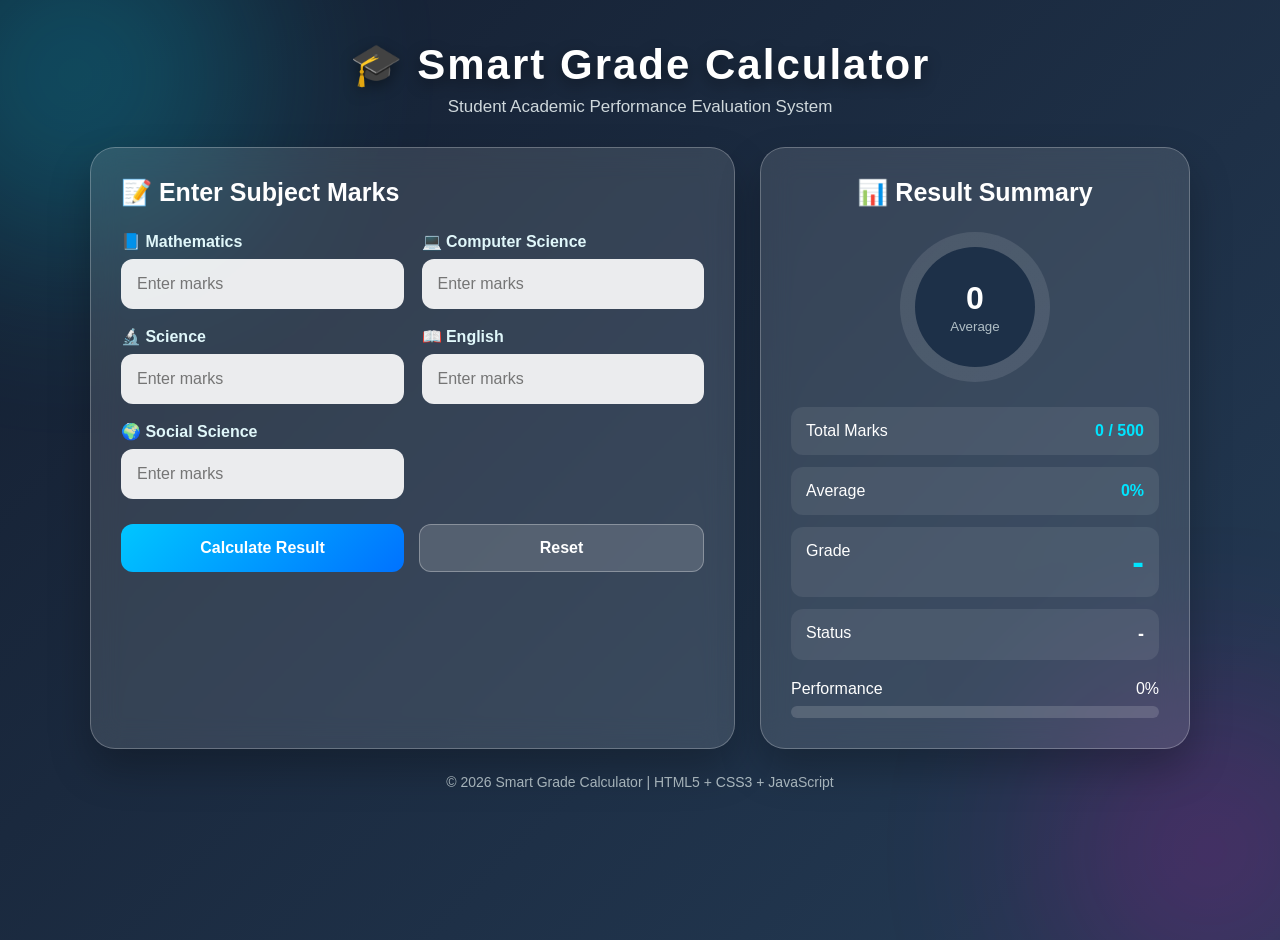
==== commit 0a72a4c9: "Add files via upload" ====
--- a/index.html
+++ b/index.html
@@ -3,7 +3,7 @@
 <head>
 <meta charset="UTF-8">
 <meta name="viewport" content="width=device-width, initial-scale=1.0">
-<title>Smart Supermarket Billing System</title>
+<title>Smart Student Grade Calculator</title>
 <style>
 * {
     margin: 0;
@@ -13,495 +13,428 @@
 body {
     font-family: "Segoe UI", Arial, sans-serif;
     min-height: 100vh;
-    background: #f4f7ee;
-    color: #263238;
-}
-header {
-    background: linear-gradient(135deg, #1b5e20, #43a047);
-    color: white;
-    padding: 22px 7%;
-    display: flex;
-    justify-content: space-between;
-    align-items: center;
-    box-shadow: 0 5px 15px rgba(0,0,0,0.15);
-}
-.logo {
-    font-size: 28px;
-    font-weight: bold;
-    letter-spacing: 1px;
-}
-.logo span {
-    color: #ffca28;
-}
-.tagline {
-    font-size: 14px;
-    color: #e8f5e9;
+    background: linear-gradient(135deg, #141e30, #243b55);
+    color: #fff;
+    overflow-x: hidden;
+}
+body::before {
+    content: "";
+    position: fixed;
+    width: 350px;
+    height: 350px;
+    background: #00e5ff;
+    border-radius: 50%;
+    filter: blur(100px);
+    opacity: 0.25;
+    top: -100px;
+    left: -100px;
+    animation: float 6s infinite alternate;
+}
+body::after {
+    content: "";
+    position: fixed;
+    width: 300px;
+    height: 300px;
+    background: #ff00cc;
+    border-radius: 50%;
+    filter: blur(100px);
+    opacity: 0.2;
+    bottom: -100px;
+    right: -80px;
+    animation: float 7s infinite alternate-reverse;
 }
 .container {
-    width: 90%;
+    width: 92%;
     max-width: 1100px;
     margin: 40px auto;
-}
-.title {
+    position: relative;
+    z-index: 1;
+}
+.header {
     text-align: center;
-    margin-bottom: 35px;
-}
-.title h1 {
-    font-size: 38px;
-    color: #1b5e20;
-}
-.title p {
+    margin-bottom: 30px;
+}
+.header h1 {
+    font-size: 42px;
+    letter-spacing: 2px;
+    text-shadow: 0 5px 15px rgba(0,0,0,0.4);
+}
+.header p {
     margin-top: 8px;
-    color: #607d8b;
-}
-.billing-layout {
+    color: #cfd8dc;
+    font-size: 17px;
+}
+.main-box {
     display: grid;
-    grid-template-columns: 1.4fr 0.8fr;
-    gap: 30px;
+    grid-template-columns: 1.2fr 0.8fr;
+    gap: 25px;
 }
 .card {
-    background: white;
-    border-radius: 20px;
+    background: rgba(255,255,255,0.12);
+    border: 1px solid rgba(255,255,255,0.25);
+    border-radius: 25px;
     padding: 30px;
-    box-shadow: 0 10px 30px rgba(0,0,0,0.08);
-    border: 1px solid #e0e0e0;
-}
-.card-title {
+    backdrop-filter: blur(15px);
+    box-shadow: 0 20px 40px rgba(0,0,0,0.25);
+}
+.card h2 {
+    margin-bottom: 25px;
+    font-size: 25px;
+}
+.subject-grid {
+    display: grid;
+    grid-template-columns: repeat(2, 1fr);
+    gap: 18px;
+}
+.subject {
+    position: relative;
+}
+.subject label {
+    display: block;
+    margin-bottom: 8px;
+    font-weight: bold;
+    color: #e0f7fa;
+}
+.subject input {
+    width: 100%;
+    padding: 14px;
+    border: 2px solid transparent;
+    border-radius: 12px;
+    outline: none;
+    background: rgba(255,255,255,0.9);
+    color: #222;
+    font-size: 16px;
+    transition: 0.3s;
+}
+.subject input:focus {
+    border-color: #00e5ff;
+    box-shadow: 0 0 15px rgba(0,229,255,0.4);
+    transform: translateY(-2px);
+}
+.buttons {
     display: flex;
-    align-items: center;
-    gap: 10px;
-    margin-bottom: 25px;
-    color: #1b5e20;
-    font-size: 23px;
-}
-.product {
-    background: #fafdf7;
-    border: 2px solid #e8f5e9;
-    border-radius: 15px;
-    padding: 20px;
-    margin-bottom: 18px;
-    transition: 0.3s;
-}
-.product:hover {
-    border-color: #66bb6a;
-    transform: translateY(-3px);
-    box-shadow: 0 8px 18px rgba(67,160,71,0.12);
-}
-.product-heading {
-    display: flex;
-    justify-content: space-between;
-    align-items: center;
-    margin-bottom: 15px;
-}
-.product-heading h3 {
-    color: #2e7d32;
-}
-.product-number {
-    background: #ffca28;
-    color: #263238;
-    width: 30px;
-    height: 30px;
-    border-radius: 50%;
-    display: flex;
-    align-items: center;
-    justify-content: center;
-    font-weight: bold;
-}
-.input-group {
-    display: grid;
-    grid-template-columns: 1fr 1fr;
     gap: 15px;
-}
-.input-box label {
-    display: block;
-    font-size: 14px;
-    font-weight: bold;
-    margin-bottom: 7px;
-    color: #546e7a;
-}
-.input-box input {
-    width: 100%;
-    padding: 13px;
-    border: 2px solid #dcedc8;
-    border-radius: 10px;
-    outline: none;
-    font-size: 16px;
-    background: white;
-    transition: 0.3s;
-}
-.input-box input:focus {
-    border-color: #43a047;
-    box-shadow: 0 0 8px rgba(67,160,71,0.2);
-}
-.calculate-btn {
-    width: 100%;
-    padding: 16px;
-    margin-top: 10px;
+    margin-top: 25px;
+}
+button {
+    flex: 1;
+    padding: 14px;
     border: none;
     border-radius: 12px;
-    background: linear-gradient(135deg, #2e7d32, #66bb6a);
-    color: white;
-    font-size: 17px;
-    font-weight: bold;
-    cursor: pointer;
-    transition: 0.3s;
-}
-.calculate-btn:hover {
-    transform: translateY(-3px);
-    box-shadow: 0 8px 18px rgba(46,125,50,0.3);
-}
-.reset-btn {
-    width: 100%;
-    padding: 13px;
-    margin-top: 10px;
-    border: 2px solid #ffca28;
-    border-radius: 12px;
-    background: #fffde7;
-    color: #795548;
     font-size: 16px;
     font-weight: bold;
     cursor: pointer;
     transition: 0.3s;
 }
-.reset-btn:hover {
-    background: #ffca28;
-}
-.summary {
-    background: linear-gradient(145deg, #1b5e20, #2e7d32);
+.calculate {
+    background: linear-gradient(135deg, #00c6ff, #0072ff);
     color: white;
-    border-radius: 20px;
-    padding: 30px;
-    box-shadow: 0 10px 30px rgba(27,94,32,0.2);
-    height: fit-content;
-    position: sticky;
-    top: 20px;
-}
-.summary h2 {
+}
+.reset {
+    background: rgba(255,255,255,0.15);
+    color: white;
+    border: 1px solid rgba(255,255,255,0.3);
+}
+button:hover {
+    transform: translateY(-3px);
+    box-shadow: 0 8px 20px rgba(0,0,0,0.3);
+}
+.result-card {
     text-align: center;
-    margin-bottom: 25px;
-    font-size: 25px;
-}
-.bill-icon {
-    width: 80px;
-    height: 80px;
-    margin: 0 auto 20px;
-    background: #ffca28;
-    color: #263238;
+}
+.result-circle {
+    width: 150px;
+    height: 150px;
+    margin: 10px auto 25px;
     border-radius: 50%;
+    background: conic-gradient(#00e5ff 0deg, rgba(255,255,255,0.1) 0deg);
     display: flex;
     align-items: center;
     justify-content: center;
-    font-size: 38px;
-    animation: bounce 2s infinite;
-}
-.bill-row {
+    position: relative;
+}
+.result-circle::before {
+    content: "";
+    position: absolute;
+    width: 120px;
+    height: 120px;
+    background: #1d3048;
+    border-radius: 50%;
+}
+.average {
+    position: relative;
+    z-index: 2;
+}
+.average span {
+    display: block;
+    font-size: 32px;
+    font-weight: bold;
+}
+.average small {
+    color: #b0bec5;
+}
+.result-item {
+    background: rgba(255,255,255,0.08);
+    padding: 15px;
+    margin: 12px 0;
+    border-radius: 12px;
     display: flex;
     justify-content: space-between;
-    padding: 14px 0;
-    border-bottom: 1px solid rgba(255,255,255,0.2);
-}
-.bill-row span:last-child {
+}
+.result-item strong {
+    color: #00e5ff;
+}
+.grade {
+    font-size: 35px;
     font-weight: bold;
-}
-.discount {
-    background: #ffca28;
-    color: #263238;
-    padding: 12px;
-    margin: 20px 0;
-    border-radius: 10px;
+    color: #00e5ff;
+}
+.status {
+    font-size: 18px;
+    font-weight: bold;
+}
+.pass {
+    color: #69f0ae;
+}
+.fail {
+    color: #ff5252;
+}
+.progress-box {
+    margin-top: 20px;
+    text-align: left;
+}
+.progress-title {
+    display: flex;
+    justify-content: space-between;
+    margin-bottom: 8px;
+}
+.progress {
+    width: 100%;
+    height: 12px;
+    background: rgba(255,255,255,0.15);
+    border-radius: 20px;
+    overflow: hidden;
+}
+.progress-bar {
+    width: 0%;
+    height: 100%;
+    background: linear-gradient(90deg, #00e5ff, #00ff87);
+    border-radius: 20px;
+    transition: width 1s ease;
+}
+.footer {
     text-align: center;
-    font-weight: bold;
-    display: none;
-}
-.final-bill {
-    margin-top: 20px;
-    padding: 20px;
-    border-radius: 15px;
-    background: rgba(255,255,255,0.12);
-    text-align: center;
-}
-.final-bill small {
-    display: block;
-    color: #c8e6c9;
-    margin-bottom: 5px;
-}
-.final-bill strong {
-    font-size: 32px;
-    color: #ffca28;
-}
-.message {
-    text-align: center;
-    margin-top: 15px;
-    color: #c8e6c9;
+    margin-top: 25px;
+    color: #b0bec5;
     font-size: 14px;
 }
-footer {
-    margin-top: 50px;
-    background: #263238;
-    color: #cfd8dc;
-    text-align: center;
-    padding: 25px;
-}
-footer strong {
-    color: #ffca28;
-}
-@keyframes bounce {
-    0%, 100% {
-        transform: translateY(0);
-    }
-    50% {
-        transform: translateY(-8px);
-    }
-}
-@media (max-width: 800px) {
-    header {
+@keyframes float {
+    from {
+        transform: translate(0,0);
+    }
+    to {
+        transform: translate(40px,50px);
+    }
+}
+@media(max-width: 800px) {
+    .main-box {
+        grid-template-columns: 1fr;
+    }
+}
+@media(max-width: 500px) {
+    .subject-grid {
+        grid-template-columns: 1fr;
+    }
+    .header h1 {
+        font-size: 30px;
+    }
+    .buttons {
         flex-direction: column;
-        gap: 8px;
-        text-align: center;
-    }
-    .billing-layout {
-        grid-template-columns: 1fr;
-    }
-    .summary {
-        position: static;
-    }
-}
-@media (max-width: 500px) {
-    .input-group {
-        grid-template-columns: 1fr;
-    }
-    .title h1 {
-        font-size: 28px;
-    }
-    .container {
-        width: 94%;
     }
 }
 </style>
 </head>
 <body>
 
-<header>
-    <div class="logo">🛒 Fresh<span>Mart</span></div>
-    <div class="tagline">Smart Shopping • Simple Billing</div>
-</header>
-
 <div class="container">
 
-    <div class="title">
-        <h1>Supermarket Billing System</h1>
-        <p>Enter product details and generate your bill instantly</p>
+    <div class="header">
+        <h1>🎓 Smart Grade Calculator</h1>
+        <p>Student Academic Performance Evaluation System</p>
     </div>
 
-    <div class="billing-layout">
+    <div class="main-box">
 
         <div class="card">
-            <h2 class="card-title">🛍️ Product Details</h2>
-
-            <div class="product">
-                <div class="product-heading">
-                    <h3>🍎 Product 1</h3>
-                    <div class="product-number">1</div>
-                </div>
-
-                <div class="input-group">
-                    <div class="input-box">
-                        <label>Quantity</label>
-                        <input type="number" id="quantity1" min="0" placeholder="Enter quantity">
-                    </div>
-
-                    <div class="input-box">
-                        <label>Unit Price (₹)</label>
-                        <input type="number" id="price1" min="0" placeholder="Enter price">
-                    </div>
-                </div>
-            </div>
-
-            <div class="product">
-                <div class="product-heading">
-                    <h3>🥛 Product 2</h3>
-                    <div class="product-number">2</div>
-                </div>
-
-                <div class="input-group">
-                    <div class="input-box">
-                        <label>Quantity</label>
-                        <input type="number" id="quantity2" min="0" placeholder="Enter quantity">
-                    </div>
-
-                    <div class="input-box">
-                        <label>Unit Price (₹)</label>
-                        <input type="number" id="price2" min="0" placeholder="Enter price">
-                    </div>
-                </div>
-            </div>
-
-            <div class="product">
-                <div class="product-heading">
-                    <h3>🍞 Product 3</h3>
-                    <div class="product-number">3</div>
-                </div>
-
-                <div class="input-group">
-                    <div class="input-box">
-                        <label>Quantity</label>
-                        <input type="number" id="quantity3" min="0" placeholder="Enter quantity">
-                    </div>
-
-                    <div class="input-box">
-                        <label>Unit Price (₹)</label>
-                        <input type="number" id="price3" min="0" placeholder="Enter price">
-                    </div>
-                </div>
-            </div>
-
-            <button class="calculate-btn" onclick="generateBill()">
-                🧾 Generate Bill
-            </button>
-
-            <button class="reset-btn" onclick="resetBill()">
-                ↻ Clear All
-            </button>
+            <h2>📝 Enter Subject Marks</h2>
+
+            <div class="subject-grid">
+
+                <div class="subject">
+                    <label>📘 Mathematics</label>
+                    <input type="number" id="math" min="0" max="100" placeholder="Enter marks">
+                </div>
+
+                <div class="subject">
+                    <label>💻 Computer Science</label>
+                    <input type="number" id="computer" min="0" max="100" placeholder="Enter marks">
+                </div>
+
+                <div class="subject">
+                    <label>🔬 Science</label>
+                    <input type="number" id="science" min="0" max="100" placeholder="Enter marks">
+                </div>
+
+                <div class="subject">
+                    <label>📖 English</label>
+                    <input type="number" id="english" min="0" max="100" placeholder="Enter marks">
+                </div>
+
+                <div class="subject">
+                    <label>🌍 Social Science</label>
+                    <input type="number" id="social" min="0" max="100" placeholder="Enter marks">
+                </div>
+
+            </div>
+
+            <div class="buttons">
+                <button class="calculate" onclick="calculateGrade()">Calculate Result</button>
+                <button class="reset" onclick="resetForm()">Reset</button>
+            </div>
         </div>
 
-        <div class="summary">
-
-            <div class="bill-icon">🧾</div>
-
-            <h2>Bill Summary</h2>
-
-            <div class="bill-row">
-                <span>Product 1</span>
-                <span id="amount1">₹0.00</span>
-            </div>
-
-            <div class="bill-row">
-                <span>Product 2</span>
-                <span id="amount2">₹0.00</span>
-            </div>
-
-            <div class="bill-row">
-                <span>Product 3</span>
-                <span id="amount3">₹0.00</span>
-            </div>
-
-            <div class="bill-row">
-                <span>Total Amount</span>
-                <span id="total">₹0.00</span>
-            </div>
-
-            <div class="discount" id="discount">
-                🎉 10% Discount Applied!
-            </div>
-
-            <div class="bill-row">
-                <span>Discount</span>
-                <span id="discountAmount">₹0.00</span>
-            </div>
-
-            <div class="final-bill">
-                <small>Final Payable Amount</small>
-                <strong id="finalAmount">₹0.00</strong>
-            </div>
-
-            <p class="message" id="message">
-                Add products to generate your bill.
-            </p>
+        <div class="card result-card">
+            <h2>📊 Result Summary</h2>
+
+            <div class="result-circle" id="resultCircle">
+                <div class="average">
+                    <span id="average">0</span>
+                    <small>Average</small>
+                </div>
+            </div>
+
+            <div class="result-item">
+                <span>Total Marks</span>
+                <strong id="total">0 / 500</strong>
+            </div>
+
+            <div class="result-item">
+                <span>Average</span>
+                <strong id="averageText">0%</strong>
+            </div>
+
+            <div class="result-item">
+                <span>Grade</span>
+                <span class="grade" id="grade">-</span>
+            </div>
+
+            <div class="result-item">
+                <span>Status</span>
+                <span class="status" id="status">-</span>
+            </div>
+
+            <div class="progress-box">
+                <div class="progress-title">
+                    <span>Performance</span>
+                    <span id="percentage">0%</span>
+                </div>
+                <div class="progress">
+                    <div class="progress-bar" id="progressBar"></div>
+                </div>
+            </div>
 
         </div>
 
     </div>
+
+    <div class="footer">
+        © 2026 Smart Grade Calculator | HTML5 + CSS3 + JavaScript
+    </div>
+
 </div>
 
-<footer>
-    <p>© 2026 <strong>FreshMart</strong> | Smart Supermarket Billing System</p>
-</footer>
-
 <script>
-function generateBill() {
-
-    let quantity1 = Number(document.getElementById("quantity1").value);
-    let price1 = Number(document.getElementById("price1").value);
-
-    let quantity2 = Number(document.getElementById("quantity2").value);
-    let price2 = Number(document.getElementById("price2").value);
-
-    let quantity3 = Number(document.getElementById("quantity3").value);
-    let price3 = Number(document.getElementById("price3").value);
-
-    if (
-        quantity1 < 0 || price1 < 0 ||
-        quantity2 < 0 || price2 < 0 ||
-        quantity3 < 0 || price3 < 0
-    ) {
-        alert("Please enter valid positive values.");
-        return;
-    }
-
-    let amount1 = quantity1 * price1;
-    let amount2 = quantity2 * price2;
-    let amount3 = quantity3 * price3;
-
-    let total = amount1 + amount2 + amount3;
-    let discount = 0;
-
-    if (total > 2000) {
-        discount = total * 0.10;
-    }
-
-    let finalAmount = total - discount;
-
-    document.getElementById("amount1").textContent =
-        "₹" + amount1.toFixed(2);
-
-    document.getElementById("amount2").textContent =
-        "₹" + amount2.toFixed(2);
-
-    document.getElementById("amount3").textContent =
-        "₹" + amount3.toFixed(2);
-
-    document.getElementById("total").textContent =
-        "₹" + total.toFixed(2);
-
-    document.getElementById("discountAmount").textContent =
-        "₹" + discount.toFixed(2);
-
-    document.getElementById("finalAmount").textContent =
-        "₹" + finalAmount.toFixed(2);
-
-    if (discount > 0) {
-        document.getElementById("discount").style.display = "block";
-        document.getElementById("message").textContent =
-            "Congratulations! You saved ₹" + discount.toFixed(2);
+function calculateGrade() {
+
+    let math = Number(document.getElementById("math").value);
+    let computer = Number(document.getElementById("computer").value);
+    let science = Number(document.getElementById("science").value);
+    let english = Number(document.getElementById("english").value);
+    let social = Number(document.getElementById("social").value);
+
+    let marks = [math, computer, science, english, social];
+
+    for (let i = 0; i < marks.length; i++) {
+        if (marks[i] < 0 || marks[i] > 100 || isNaN(marks[i])) {
+            alert("Please enter valid marks between 0 and 100 for all subjects.");
+            return;
+        }
+    }
+
+    let total = math + computer + science + english + social;
+    let average = total / 5;
+    let grade;
+    let status;
+
+    if (average >= 90) {
+        grade = "A+";
+    } else if (average >= 80) {
+        grade = "A";
+    } else if (average >= 70) {
+        grade = "B";
+    } else if (average >= 60) {
+        grade = "C";
+    } else if (average >= 50) {
+        grade = "D";
     } else {
-        document.getElementById("discount").style.display = "none";
-        document.getElementById("message").textContent =
-            "Add more products to unlock a 10% discount above ₹2000.";
-    }
-}
-
-function resetBill() {
-
-    document.getElementById("quantity1").value = "";
-    document.getElementById("price1").value = "";
-
-    document.getElementById("quantity2").value = "";
-    document.getElementById("price2").value = "";
-
-    document.getElementById("quantity3").value = "";
-    document.getElementById("price3").value = "";
-
-    document.getElementById("amount1").textContent = "₹0.00";
-    document.getElementById("amount2").textContent = "₹0.00";
-    document.getElementById("amount3").textContent = "₹0.00";
-    document.getElementById("total").textContent = "₹0.00";
-    document.getElementById("discountAmount").textContent = "₹0.00";
-    document.getElementById("finalAmount").textContent = "₹0.00";
-
-    document.getElementById("discount").style.display = "none";
-
-    document.getElementById("message").textContent =
-        "Add products to generate your bill.";
+        grade = "F";
+    }
+
+    if (marks.some(mark => mark < 35)) {
+        status = "FAIL";
+    } else {
+        status = "PASS";
+    }
+
+    document.getElementById("total").textContent = total + " / 500";
+    document.getElementById("average").textContent = average.toFixed(1);
+    document.getElementById("averageText").textContent = average.toFixed(1) + "%";
+    document.getElementById("grade").textContent = grade;
+    document.getElementById("status").textContent = status;
+    document.getElementById("percentage").textContent = average.toFixed(1) + "%";
+
+    document.getElementById("progressBar").style.width = average + "%";
+
+    let degree = average * 3.6;
+    document.getElementById("resultCircle").style.background =
+        "conic-gradient(#00e5ff " + degree + "deg, rgba(255,255,255,0.1) " + degree + "deg)";
+
+    if (status === "PASS") {
+        document.getElementById("status").className = "status pass";
+    } else {
+        document.getElementById("status").className = "status fail";
+    }
+}
+
+function resetForm() {
+
+    document.getElementById("math").value = "";
+    document.getElementById("computer").value = "";
+    document.getElementById("science").value = "";
+    document.getElementById("english").value = "";
+    document.getElementById("social").value = "";
+
+    document.getElementById("total").textContent = "0 / 500";
+    document.getElementById("average").textContent = "0";
+    document.getElementById("averageText").textContent = "0%";
+    document.getElementById("grade").textContent = "-";
+    document.getElementById("status").textContent = "-";
+    document.getElementById("percentage").textContent = "0%";
+
+    document.getElementById("progressBar").style.width = "0%";
+
+    document.getElementById("resultCircle").style.background =
+        "conic-gradient(#00e5ff 0deg, rgba(255,255,255,0.1) 0deg)";
 }
 </script>
 
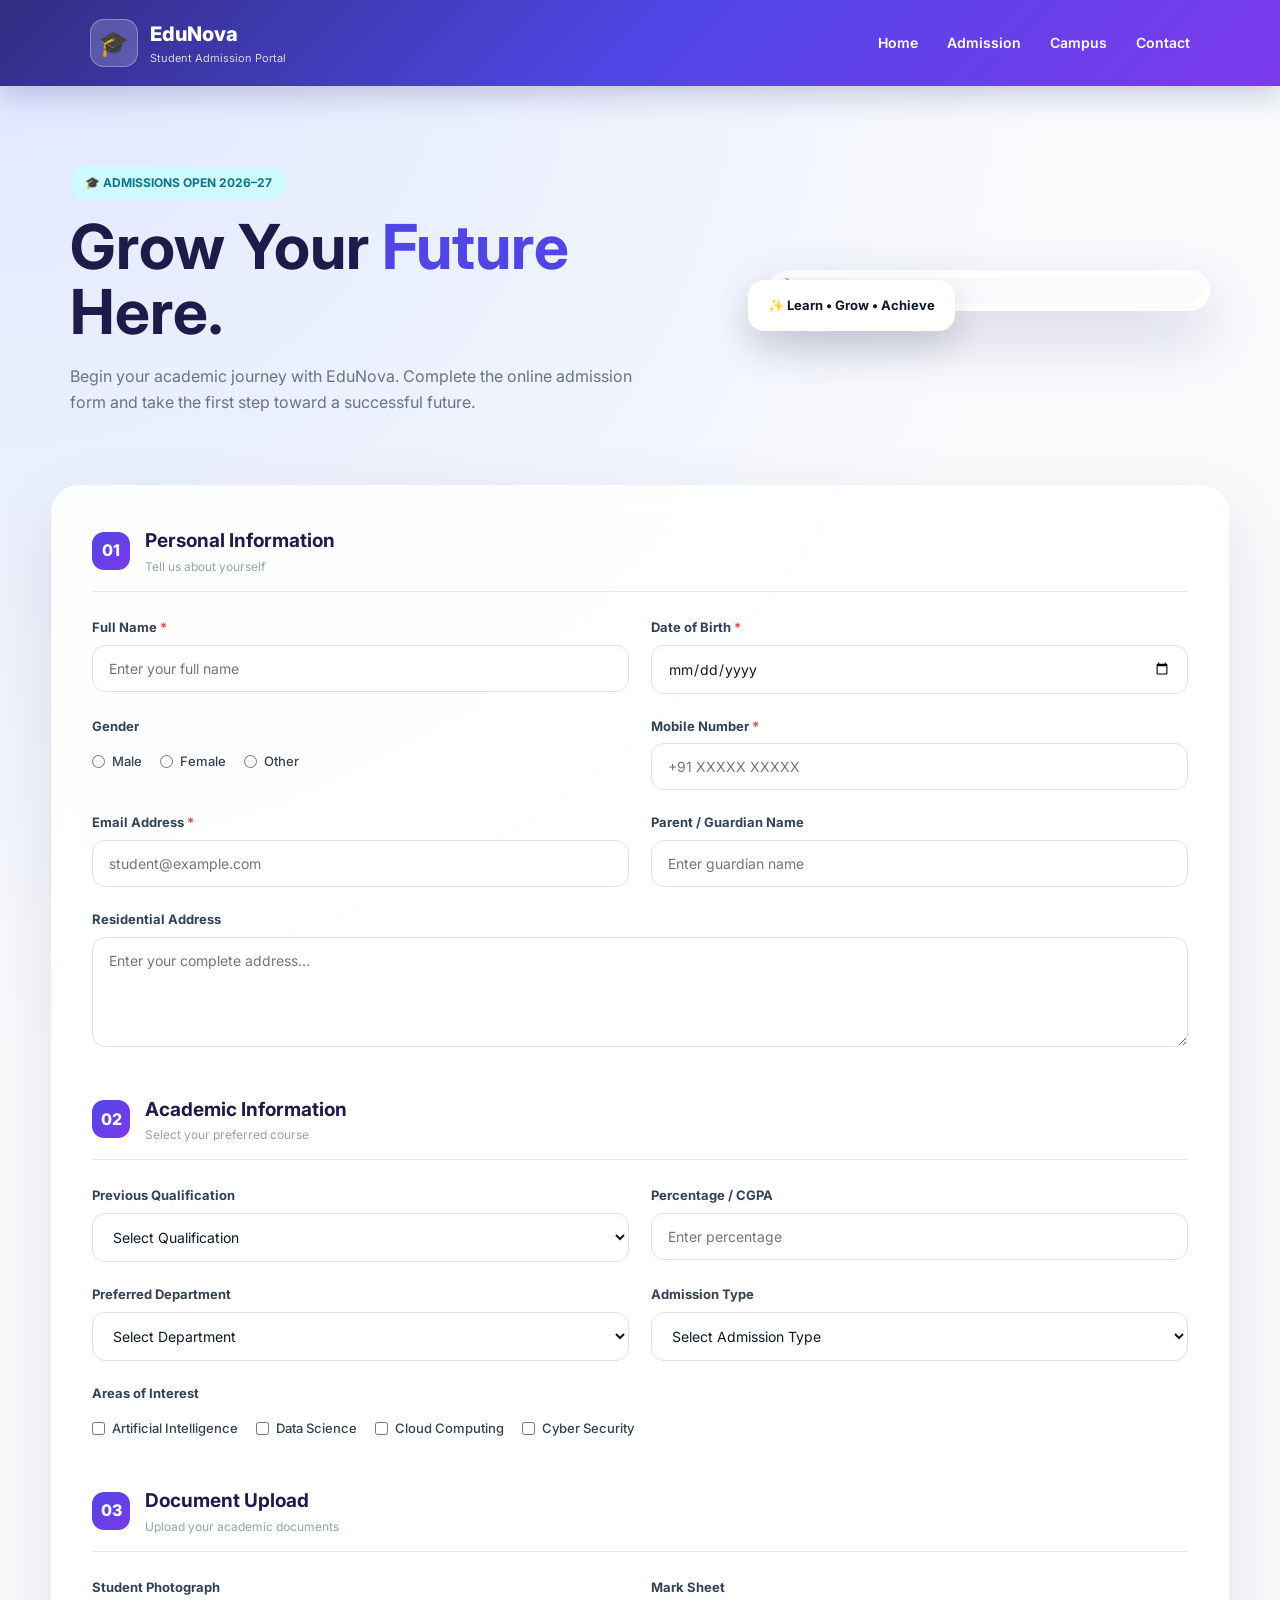
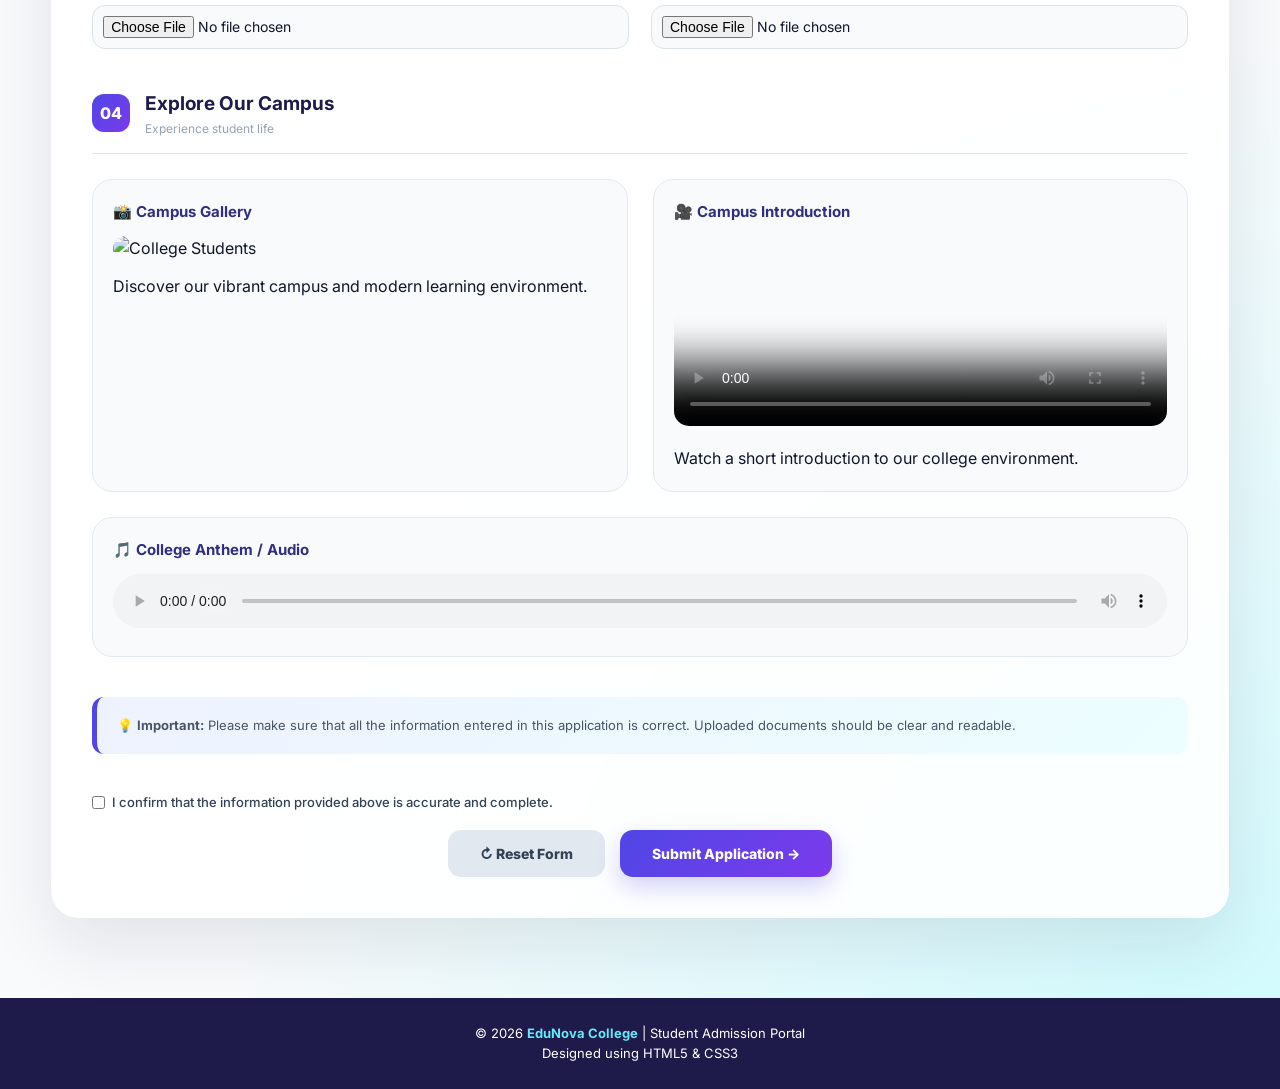
==== commit 758ad93b: "Add files via upload" ====
--- a/index.html
+++ b/index.html
@@ -1,442 +1,1354 @@
 <!DOCTYPE html>
 <html lang="en">
 <head>
-<meta charset="UTF-8">
-<meta name="viewport" content="width=device-width, initial-scale=1.0">
-<title>Smart Student Grade Calculator</title>
-<style>
-* {
-    margin: 0;
-    padding: 0;
-    box-sizing: border-box;
-}
-body {
-    font-family: "Segoe UI", Arial, sans-serif;
-    min-height: 100vh;
-    background: linear-gradient(135deg, #141e30, #243b55);
-    color: #fff;
-    overflow-x: hidden;
-}
-body::before {
-    content: "";
-    position: fixed;
-    width: 350px;
-    height: 350px;
-    background: #00e5ff;
-    border-radius: 50%;
-    filter: blur(100px);
-    opacity: 0.25;
-    top: -100px;
-    left: -100px;
-    animation: float 6s infinite alternate;
-}
-body::after {
-    content: "";
-    position: fixed;
-    width: 300px;
-    height: 300px;
-    background: #ff00cc;
-    border-radius: 50%;
-    filter: blur(100px);
-    opacity: 0.2;
-    bottom: -100px;
-    right: -80px;
-    animation: float 7s infinite alternate-reverse;
-}
-.container {
-    width: 92%;
-    max-width: 1100px;
-    margin: 40px auto;
-    position: relative;
-    z-index: 1;
-}
-.header {
-    text-align: center;
-    margin-bottom: 30px;
-}
-.header h1 {
-    font-size: 42px;
-    letter-spacing: 2px;
-    text-shadow: 0 5px 15px rgba(0,0,0,0.4);
-}
-.header p {
-    margin-top: 8px;
-    color: #cfd8dc;
-    font-size: 17px;
-}
-.main-box {
-    display: grid;
-    grid-template-columns: 1.2fr 0.8fr;
-    gap: 25px;
-}
-.card {
-    background: rgba(255,255,255,0.12);
-    border: 1px solid rgba(255,255,255,0.25);
-    border-radius: 25px;
-    padding: 30px;
-    backdrop-filter: blur(15px);
-    box-shadow: 0 20px 40px rgba(0,0,0,0.25);
-}
-.card h2 {
-    margin-bottom: 25px;
-    font-size: 25px;
-}
-.subject-grid {
-    display: grid;
-    grid-template-columns: repeat(2, 1fr);
-    gap: 18px;
-}
-.subject {
-    position: relative;
-}
-.subject label {
-    display: block;
-    margin-bottom: 8px;
-    font-weight: bold;
-    color: #e0f7fa;
-}
-.subject input {
-    width: 100%;
-    padding: 14px;
-    border: 2px solid transparent;
-    border-radius: 12px;
-    outline: none;
-    background: rgba(255,255,255,0.9);
-    color: #222;
-    font-size: 16px;
-    transition: 0.3s;
-}
-.subject input:focus {
-    border-color: #00e5ff;
-    box-shadow: 0 0 15px rgba(0,229,255,0.4);
-    transform: translateY(-2px);
-}
-.buttons {
-    display: flex;
-    gap: 15px;
-    margin-top: 25px;
-}
-button {
-    flex: 1;
-    padding: 14px;
-    border: none;
-    border-radius: 12px;
-    font-size: 16px;
-    font-weight: bold;
-    cursor: pointer;
-    transition: 0.3s;
-}
-.calculate {
-    background: linear-gradient(135deg, #00c6ff, #0072ff);
-    color: white;
-}
-.reset {
-    background: rgba(255,255,255,0.15);
-    color: white;
-    border: 1px solid rgba(255,255,255,0.3);
-}
-button:hover {
-    transform: translateY(-3px);
-    box-shadow: 0 8px 20px rgba(0,0,0,0.3);
-}
-.result-card {
-    text-align: center;
-}
-.result-circle {
-    width: 150px;
-    height: 150px;
-    margin: 10px auto 25px;
-    border-radius: 50%;
-    background: conic-gradient(#00e5ff 0deg, rgba(255,255,255,0.1) 0deg);
-    display: flex;
-    align-items: center;
-    justify-content: center;
-    position: relative;
-}
-.result-circle::before {
-    content: "";
-    position: absolute;
-    width: 120px;
-    height: 120px;
-    background: #1d3048;
-    border-radius: 50%;
-}
-.average {
-    position: relative;
-    z-index: 2;
-}
-.average span {
-    display: block;
-    font-size: 32px;
-    font-weight: bold;
-}
-.average small {
-    color: #b0bec5;
-}
-.result-item {
-    background: rgba(255,255,255,0.08);
-    padding: 15px;
-    margin: 12px 0;
-    border-radius: 12px;
-    display: flex;
-    justify-content: space-between;
-}
-.result-item strong {
-    color: #00e5ff;
-}
-.grade {
-    font-size: 35px;
-    font-weight: bold;
-    color: #00e5ff;
-}
-.status {
-    font-size: 18px;
-    font-weight: bold;
-}
-.pass {
-    color: #69f0ae;
-}
-.fail {
-    color: #ff5252;
-}
-.progress-box {
-    margin-top: 20px;
-    text-align: left;
-}
-.progress-title {
-    display: flex;
-    justify-content: space-between;
-    margin-bottom: 8px;
-}
-.progress {
-    width: 100%;
-    height: 12px;
-    background: rgba(255,255,255,0.15);
-    border-radius: 20px;
-    overflow: hidden;
-}
-.progress-bar {
-    width: 0%;
-    height: 100%;
-    background: linear-gradient(90deg, #00e5ff, #00ff87);
-    border-radius: 20px;
-    transition: width 1s ease;
-}
-.footer {
-    text-align: center;
-    margin-top: 25px;
-    color: #b0bec5;
-    font-size: 14px;
-}
-@keyframes float {
-    from {
-        transform: translate(0,0);
-    }
-    to {
-        transform: translate(40px,50px);
-    }
-}
-@media(max-width: 800px) {
-    .main-box {
-        grid-template-columns: 1fr;
-    }
-}
-@media(max-width: 500px) {
-    .subject-grid {
-        grid-template-columns: 1fr;
-    }
-    .header h1 {
-        font-size: 30px;
-    }
-    .buttons {
-        flex-direction: column;
-    }
-}
-</style>
+    <meta charset="UTF-8">
+    <meta name="viewport" content="width=device-width, initial-scale=1.0">
+
+    <title>Student Admission Portal</title>
+
+    <style>
+
+        /* ==============================
+           GOOGLE FONT
+        ============================== */
+        @import url('https://fonts.googleapis.com/css2?family=Inter:wght@400;500;600;700;800&display=swap');
+
+
+        /* ==============================
+           GENERAL SELECTOR
+        ============================== */
+        * {
+            margin: 0;
+            padding: 0;
+            box-sizing: border-box;
+        }
+
+
+        /* ==============================
+           BODY
+        ============================== */
+        body {
+            font-family: 'Inter', sans-serif;
+            background:
+                radial-gradient(circle at top left, #e0e7ff, transparent 35%),
+                radial-gradient(circle at bottom right, #cffafe, transparent 35%),
+                #f8fafc;
+
+            color: #0f172a;
+            line-height: 1.6;
+        }
+
+
+        /* ==============================
+           HEADER
+        ============================== */
+        header {
+            background:
+                linear-gradient(135deg, #312e81, #4f46e5, #7c3aed);
+
+            color: white;
+            padding: 18px 7%;
+
+            display: flex;
+            align-items: center;
+            justify-content: space-between;
+
+            box-shadow: 0 8px 30px rgba(49, 46, 129, 0.25);
+
+            position: sticky;
+            top: 0;
+            z-index: 100;
+        }
+
+
+        .logo {
+            display: flex;
+            align-items: center;
+            gap: 12px;
+        }
+
+
+        .logo-icon {
+            width: 48px;
+            height: 48px;
+
+            display: flex;
+            align-items: center;
+            justify-content: center;
+
+            background: rgba(255,255,255,0.18);
+
+            border: 1px solid rgba(255,255,255,0.3);
+
+            border-radius: 14px;
+
+            font-size: 25px;
+        }
+
+
+        .logo h1 {
+            font-size: 20px;
+            font-weight: 800;
+        }
+
+
+        .logo p {
+            font-size: 11px;
+            opacity: 0.8;
+        }
+
+
+        nav a {
+            color: white;
+            text-decoration: none;
+
+            margin-left: 25px;
+
+            font-size: 14px;
+            font-weight: 600;
+
+            transition: 0.3s;
+        }
+
+
+        nav a:hover {
+            color: #67e8f9;
+        }
+
+
+        /* ==============================
+           HERO SECTION
+        ============================== */
+        .hero {
+            max-width: 1200px;
+
+            margin: 50px auto 30px;
+
+            padding: 30px;
+
+            display: grid;
+            grid-template-columns: 1.2fr 0.8fr;
+
+            gap: 35px;
+
+            align-items: center;
+        }
+
+
+        .hero-content span {
+            display: inline-block;
+
+            background: #cffafe;
+
+            color: #0e7490;
+
+            padding: 7px 15px;
+
+            border-radius: 50px;
+
+            font-size: 12px;
+
+            font-weight: 700;
+
+            margin-bottom: 15px;
+        }
+
+
+        .hero h2 {
+            font-size: clamp(35px, 5vw, 62px);
+
+            line-height: 1.05;
+
+            margin-bottom: 20px;
+
+            color: #1e1b4b;
+        }
+
+
+        .hero h2 strong {
+            color: #4f46e5;
+        }
+
+
+        .hero p {
+            max-width: 600px;
+
+            color: #64748b;
+
+            font-size: 16px;
+        }
+
+
+        .hero-image {
+            position: relative;
+        }
+
+
+        .hero-image img {
+            width: 100%;
+
+            border-radius: 28px;
+
+            display: block;
+
+            box-shadow:
+                0 25px 60px rgba(49,46,129,0.20);
+
+            border: 8px solid rgba(255,255,255,0.8);
+        }
+
+
+        .floating-card {
+            position: absolute;
+
+            bottom: -20px;
+            left: -20px;
+
+            background: white;
+
+            padding: 15px 20px;
+
+            border-radius: 16px;
+
+            box-shadow: 0 15px 35px rgba(15,23,42,0.15);
+
+            font-size: 13px;
+
+            font-weight: 700;
+        }
+
+
+        /* ==============================
+           MAIN CONTAINER
+        ============================== */
+        .container {
+            width: 92%;
+            max-width: 1200px;
+
+            margin: 40px auto 80px;
+        }
+
+
+        /* ==============================
+           FORM CARD
+        ============================== */
+        .form-card {
+            background: rgba(255,255,255,0.9);
+
+            backdrop-filter: blur(15px);
+
+            border: 1px solid rgba(255,255,255,0.8);
+
+            border-radius: 28px;
+
+            padding: 40px;
+
+            box-shadow:
+                0 25px 70px rgba(15,23,42,0.10);
+        }
+
+
+        .section-title {
+            display: flex;
+
+            align-items: center;
+
+            gap: 15px;
+
+            margin-bottom: 25px;
+
+            padding-bottom: 15px;
+
+            border-bottom: 1px solid #e2e8f0;
+        }
+
+
+        .section-number {
+            width: 38px;
+            height: 38px;
+
+            display: flex;
+            align-items: center;
+            justify-content: center;
+
+            border-radius: 12px;
+
+            background: linear-gradient(135deg,#4f46e5,#7c3aed);
+
+            color: white;
+
+            font-weight: 800;
+        }
+
+
+        .section-title h3 {
+            color: #1e1b4b;
+            font-size: 19px;
+        }
+
+
+        .section-title p {
+            font-size: 12px;
+            color: #94a3b8;
+        }
+
+
+        /* ==============================
+           FORM GRID
+        ============================== */
+        .form-grid {
+            display: grid;
+
+            grid-template-columns: repeat(2, 1fr);
+
+            gap: 22px;
+
+            margin-bottom: 40px;
+        }
+
+
+        .full {
+            grid-column: 1 / -1;
+        }
+
+
+        /* ==============================
+           LABEL
+        ============================== */
+        label {
+            display: block;
+
+            margin-bottom: 7px;
+
+            color: #334155;
+
+            font-size: 13px;
+
+            font-weight: 700;
+        }
+
+
+        .required {
+            color: #ef4444;
+        }
+
+
+        /* ==============================
+           INPUT SELECTOR
+        ============================== */
+        input,
+        select,
+        textarea {
+            width: 100%;
+
+            padding: 14px 16px;
+
+            border: 1.5px solid #dbe2ea;
+
+            border-radius: 13px;
+
+            background: #ffffff;
+
+            color: #0f172a;
+
+            font-family: inherit;
+
+            font-size: 14px;
+
+            outline: none;
+
+            transition: all 0.3s ease;
+        }
+
+
+        /* Attribute selector */
+        input[type="text"],
+        input[type="email"],
+        input[type="tel"],
+        input[type="date"],
+        input[type="number"],
+        input[type="password"] {
+            background: #ffffff;
+        }
+
+
+        /* Focus pseudo-class */
+        input:focus,
+        select:focus,
+        textarea:focus {
+            border-color: #4f46e5;
+
+            box-shadow:
+                0 0 0 4px rgba(79,70,229,0.10);
+
+            transform: translateY(-1px);
+        }
+
+
+        textarea {
+            min-height: 110px;
+
+            resize: vertical;
+        }
+
+
+        /* ==============================
+           RADIO & CHECKBOX
+        ============================== */
+        .radio-group,
+        .checkbox-group {
+            display: flex;
+
+            flex-wrap: wrap;
+
+            gap: 18px;
+
+            padding-top: 8px;
+        }
+
+
+        .radio-group label,
+        .checkbox-group label {
+            display: flex;
+
+            align-items: center;
+
+            gap: 7px;
+
+            font-weight: 500;
+
+            cursor: pointer;
+        }
+
+
+        input[type="radio"],
+        input[type="checkbox"] {
+            width: auto;
+
+            accent-color: #4f46e5;
+        }
+
+
+        /* ==============================
+           FILE INPUT
+        ============================== */
+        input[type="file"] {
+            padding: 10px;
+
+            background: #f8fafc;
+        }
+
+
+        /* ==============================
+           MEDIA SECTION
+        ============================== */
+        .media-section {
+            display: grid;
+
+            grid-template-columns: 1fr 1fr;
+
+            gap: 25px;
+
+            margin-bottom: 40px;
+        }
+
+
+        .media-box {
+            background: #f8fafc;
+
+            border: 1px solid #e2e8f0;
+
+            border-radius: 20px;
+
+            padding: 20px;
+        }
+
+
+        .media-box h4 {
+            color: #312e81;
+
+            margin-bottom: 12px;
+
+            font-size: 15px;
+        }
+
+
+        .media-box img,
+        .media-box video {
+            width: 100%;
+
+            height: 190px;
+
+            object-fit: cover;
+
+            border-radius: 15px;
+
+            margin-bottom: 12px;
+        }
+
+
+        audio {
+            width: 100%;
+        }
+
+
+        /* ==============================
+           INFO BOX
+        ============================== */
+        .info-box {
+            background:
+                linear-gradient(
+                    135deg,
+                    #eef2ff,
+                    #ecfeff
+                );
+
+            border-left: 5px solid #4f46e5;
+
+            padding: 18px 20px;
+
+            border-radius: 12px;
+
+            margin-bottom: 30px;
+
+            color: #475569;
+
+            font-size: 13px;
+        }
+
+
+        /* ==============================
+           BUTTONS
+        ============================== */
+        .button-area {
+            display: flex;
+
+            justify-content: center;
+
+            gap: 15px;
+
+            padding-top: 10px;
+        }
+
+
+        button {
+            border: none;
+
+            padding: 15px 32px;
+
+            border-radius: 13px;
+
+            font-family: inherit;
+
+            font-size: 14px;
+
+            font-weight: 800;
+
+            cursor: pointer;
+
+            transition: 0.3s;
+        }
+
+
+        .submit-btn {
+            background:
+                linear-gradient(
+                    135deg,
+                    #4f46e5,
+                    #7c3aed
+                );
+
+            color: white;
+
+            box-shadow:
+                0 10px 25px rgba(79,70,229,0.25);
+        }
+
+
+        .submit-btn:hover {
+            transform: translateY(-3px);
+
+            box-shadow:
+                0 15px 35px rgba(79,70,229,0.35);
+        }
+
+
+        .reset-btn {
+            background: #e2e8f0;
+
+            color: #334155;
+        }
+
+
+        .reset-btn:hover {
+            background: #cbd5e1;
+
+            transform: translateY(-2px);
+        }
+
+
+        /* ==============================
+           FOOTER
+        ============================== */
+        footer {
+            background: #1e1b4b;
+
+            color: white;
+
+            text-align: center;
+
+            padding: 25px;
+
+            font-size: 13px;
+        }
+
+
+        footer span {
+            color: #67e8f9;
+
+            font-weight: 700;
+        }
+
+
+        /* ==============================
+           HOVER SELECTOR
+        ============================== */
+        .media-box:hover {
+            transform: translateY(-4px);
+
+            box-shadow:
+                0 12px 30px rgba(15,23,42,0.08);
+
+            transition: 0.3s;
+        }
+
+
+        /* ==============================
+           RESPONSIVE DESIGN
+        ============================== */
+
+        @media (max-width: 900px) {
+
+            .hero {
+                grid-template-columns: 1fr;
+            }
+
+            .hero-image {
+                max-width: 650px;
+
+                margin: auto;
+            }
+
+        }
+
+
+        @media (max-width: 700px) {
+
+            header {
+                padding: 15px 5%;
+            }
+
+            nav {
+                display: none;
+            }
+
+            .hero {
+                margin-top: 25px;
+
+                padding: 15px;
+            }
+
+            .form-card {
+                padding: 25px 18px;
+
+                border-radius: 20px;
+            }
+
+            .form-grid {
+                grid-template-columns: 1fr;
+
+                gap: 18px;
+            }
+
+            .full {
+                grid-column: auto;
+            }
+
+            .media-section {
+                grid-template-columns: 1fr;
+            }
+
+            .button-area {
+                flex-direction: column;
+            }
+
+            button {
+                width: 100%;
+            }
+
+        }
+
+
+        @media (max-width: 450px) {
+
+            .hero h2 {
+                font-size: 34px;
+            }
+
+            .hero p {
+                font-size: 14px;
+            }
+
+            .form-card {
+                padding: 20px 14px;
+            }
+
+            .floating-card {
+                left: 10px;
+                bottom: -15px;
+            }
+
+        }
+
+    </style>
 </head>
+
+
 <body>
 
-<div class="container">
-
-    <div class="header">
-        <h1>🎓 Smart Grade Calculator</h1>
-        <p>Student Academic Performance Evaluation System</p>
+
+<!-- ==============================
+     HEADER
+================================== -->
+
+<header>
+
+    <div class="logo">
+
+        <div class="logo-icon">
+            🎓
+        </div>
+
+        <div>
+            <h1>EduNova</h1>
+            <p>Student Admission Portal</p>
+        </div>
+
     </div>
 
-    <div class="main-box">
-
-        <div class="card">
-            <h2>📝 Enter Subject Marks</h2>
-
-            <div class="subject-grid">
-
-                <div class="subject">
-                    <label>📘 Mathematics</label>
-                    <input type="number" id="math" min="0" max="100" placeholder="Enter marks">
-                </div>
-
-                <div class="subject">
-                    <label>💻 Computer Science</label>
-                    <input type="number" id="computer" min="0" max="100" placeholder="Enter marks">
-                </div>
-
-                <div class="subject">
-                    <label>🔬 Science</label>
-                    <input type="number" id="science" min="0" max="100" placeholder="Enter marks">
-                </div>
-
-                <div class="subject">
-                    <label>📖 English</label>
-                    <input type="number" id="english" min="0" max="100" placeholder="Enter marks">
-                </div>
-
-                <div class="subject">
-                    <label>🌍 Social Science</label>
-                    <input type="number" id="social" min="0" max="100" placeholder="Enter marks">
-                </div>
-
+
+    <nav>
+        <a href="#home">Home</a>
+        <a href="#admission">Admission</a>
+        <a href="#media">Campus</a>
+        <a href="#contact">Contact</a>
+    </nav>
+
+</header>
+
+
+
+<!-- ==============================
+     HERO
+================================== -->
+
+<section class="hero" id="home">
+
+    <div class="hero-content">
+
+        <span>🎓 ADMISSIONS OPEN 2026–27</span>
+
+        <h2>
+            Grow Your  
+            <strong>Future</strong>
+            Here.
+        </h2>
+
+        <p>
+            Begin your academic journey with EduNova.
+            Complete the online admission form and take
+            the first step toward a successful future.
+        </p>
+
+    </div>
+
+
+    <div class="hero-image">
+
+        <img
+            src="https://images.unsplash.com/photo-1523050854058-8df90110c9f1?auto=format&fit=crop&w=900&q=80"
+            alt="College Campus"
+        >
+
+        <div class="floating-card">
+            ✨ Learn • Grow • Achieve
+        </div>
+
+    </div>
+
+</section>
+
+
+
+<!-- ==============================
+     MAIN FORM
+================================== -->
+
+<main class="container" id="admission">
+
+    <div class="form-card">
+
+
+        <!-- PERSONAL DETAILS -->
+
+        <div class="section-title">
+
+            <div class="section-number">
+                01
             </div>
 
-            <div class="buttons">
-                <button class="calculate" onclick="calculateGrade()">Calculate Result</button>
-                <button class="reset" onclick="resetForm()">Reset</button>
+            <div>
+                <h3>Personal Information</h3>
+                <p>Tell us about yourself</p>
             </div>
+
         </div>
 
-        <div class="card result-card">
-            <h2>📊 Result Summary</h2>
-
-            <div class="result-circle" id="resultCircle">
-                <div class="average">
-                    <span id="average">0</span>
-                    <small>Average</small>
-                </div>
+
+        <form>
+
+
+            <div class="form-grid">
+
+
+                <div>
+                    <label>
+                        Full Name <span class="required">*</span>
+                    </label>
+
+                    <input
+                        type="text"
+                        name="fullname"
+                        placeholder="Enter your full name"
+                        required
+                    >
+                </div>
+
+
+
+                <div>
+                    <label>
+                        Date of Birth <span class="required">*</span>
+                    </label>
+
+                    <input
+                        type="date"
+                        name="dob"
+                        required
+                    >
+                </div>
+
+
+
+                <div>
+                    <label>Gender</label>
+
+                    <div class="radio-group">
+
+                        <label>
+                            <input
+                                type="radio"
+                                name="gender"
+                                value="male"
+                            >
+                            Male
+                        </label>
+
+                        <label>
+                            <input
+                                type="radio"
+                                name="gender"
+                                value="female"
+                            >
+                            Female
+                        </label>
+
+                        <label>
+                            <input
+                                type="radio"
+                                name="gender"
+                                value="other"
+                            >
+                            Other
+                        </label>
+
+                    </div>
+
+                </div>
+
+
+
+                <div>
+                    <label>
+                        Mobile Number <span class="required">*</span>
+                    </label>
+
+                    <input
+                        type="tel"
+                        placeholder="+91 XXXXX XXXXX"
+                        pattern="[0-9]{10}"
+                        required
+                    >
+                </div>
+
+
+
+                <div>
+                    <label>
+                        Email Address <span class="required">*</span>
+                    </label>
+
+                    <input
+                        type="email"
+                        placeholder="student@example.com"
+                        required
+                    >
+                </div>
+
+
+
+                <div>
+                    <label>Parent / Guardian Name</label>
+
+                    <input
+                        type="text"
+                        placeholder="Enter guardian name"
+                    >
+                </div>
+
+
+
+                <div class="full">
+
+                    <label>Residential Address</label>
+
+                    <textarea
+                        placeholder="Enter your complete address..."
+                    ></textarea>
+
+                </div>
+
             </div>
 
-            <div class="result-item">
-                <span>Total Marks</span>
-                <strong id="total">0 / 500</strong>
+
+
+            <!-- ACADEMIC DETAILS -->
+
+            <div class="section-title">
+
+                <div class="section-number">
+                    02
+                </div>
+
+                <div>
+                    <h3>Academic Information</h3>
+                    <p>Select your preferred course</p>
+                </div>
+
             </div>
 
-            <div class="result-item">
-                <span>Average</span>
-                <strong id="averageText">0%</strong>
+
+
+            <div class="form-grid">
+
+
+                <div>
+                    <label>
+                        Previous Qualification
+                    </label>
+
+                    <select>
+
+                        <option value="">
+                            Select Qualification
+                        </option>
+
+                        <option>
+                            Higher Secondary
+                        </option>
+
+                        <option>
+                            Diploma
+                        </option>
+
+                        <option>
+                            Equivalent
+                        </option>
+
+                    </select>
+
+                </div>
+
+
+
+                <div>
+                    <label>
+                        Percentage / CGPA
+                    </label>
+
+                    <input
+                        type="number"
+                        min="0"
+                        max="100"
+                        step="0.01"
+                        placeholder="Enter percentage"
+                    >
+
+                </div>
+
+
+
+                <div>
+                    <label>
+                        Preferred Department
+                    </label>
+
+                    <select>
+
+                        <option>
+                            Select Department
+                        </option>
+
+                        <option>
+                            Computer Science & Engineering
+                        </option>
+
+                        <option>
+                            Information Technology
+                        </option>
+
+                        <option>
+                            Artificial Intelligence & Data Science
+                        </option>
+
+                        <option>
+                            Electronics & Communication Engineering
+                        </option>
+
+                        <option>
+                            Mechanical Engineering
+                        </option>
+
+                    </select>
+
+                </div>
+
+
+
+                <div>
+                    <label>
+                        Admission Type
+                    </label>
+
+                    <select>
+
+                        <option>
+                            Select Admission Type
+                        </option>
+
+                        <option>
+                            Regular
+                        </option>
+
+                        <option>
+                            Management
+                        </option>
+
+                        <option>
+                            Lateral Entry
+                        </option>
+
+                    </select>
+
+                </div>
+
+
+
+                <div class="full">
+
+                    <label>
+                        Areas of Interest
+                    </label>
+
+                    <div class="checkbox-group">
+
+                        <label>
+                            <input
+                                type="checkbox"
+                                name="interest"
+                            >
+                            Artificial Intelligence
+                        </label>
+
+                        <label>
+                            <input
+                                type="checkbox"
+                                name="interest"
+                            >
+                            Data Science
+                        </label>
+
+                        <label>
+                            <input
+                                type="checkbox"
+                                name="interest"
+                            >
+                            Cloud Computing
+                        </label>
+
+                        <label>
+                            <input
+                                type="checkbox"
+                                name="interest"
+                            >
+                            Cyber Security
+                        </label>
+
+                    </div>
+
+                </div>
+
             </div>
 
-            <div class="result-item">
-                <span>Grade</span>
-                <span class="grade" id="grade">-</span>
+
+
+            <!-- DOCUMENT DETAILS -->
+
+            <div class="section-title">
+
+                <div class="section-number">
+                    03
+                </div>
+
+                <div>
+                    <h3>Document Upload</h3>
+                    <p>Upload your academic documents</p>
+                </div>
+
             </div>
 
-            <div class="result-item">
-                <span>Status</span>
-                <span class="status" id="status">-</span>
+
+
+            <div class="form-grid">
+
+                <div>
+
+                    <label>
+                        Student Photograph
+                    </label>
+
+                    <input
+                        type="file"
+                        accept="image/*"
+                    >
+
+                </div>
+
+
+                <div>
+
+                    <label>
+                        Mark Sheet
+                    </label>
+
+                    <input
+                        type="file"
+                        accept=".pdf,.jpg,.jpeg,.png"
+                    >
+
+                </div>
+
             </div>
 
-            <div class="progress-box">
-                <div class="progress-title">
-                    <span>Performance</span>
-                    <span id="percentage">0%</span>
-                </div>
-                <div class="progress">
-                    <div class="progress-bar" id="progressBar"></div>
-                </div>
+
+
+            <!-- MEDIA SECTION -->
+
+            <div class="section-title" id="media">
+
+                <div class="section-number">
+                    04
+                </div>
+
+                <div>
+                    <h3>Explore Our Campus</h3>
+                    <p>Experience student life</p>
+                </div>
+
             </div>
 
-        </div>
+
+
+            <div class="media-section">
+
+
+                <!-- IMAGE -->
+
+                <div class="media-box">
+
+                    <h4>📸 Campus Gallery</h4>
+
+                    <img
+                        src="https://images.unsplash.com/photo-1564981797816-1043664bf78d?auto=format&fit=crop&w=800&q=80"
+                        alt="College Students"
+                    >
+
+                    <p>
+                        Discover our vibrant campus and
+                        modern learning environment.
+                    </p>
+
+                </div>
+
+
+
+                <!-- VIDEO -->
+
+                <div class="media-box">
+
+                    <h4>🎥 Campus Introduction</h4>
+
+                    <video
+                        controls
+                        poster="https://images.unsplash.com/photo-1523050854058-8df90110c9f1?auto=format&fit=crop&w=800&q=80"
+                    >
+
+                        <source
+                            src="https://www.w3schools.com/html/mov_bbb.mp4"
+                            type="video/mp4"
+                        >
+
+                        Your browser does not support video.
+
+                    </video>
+
+                    <p>
+                        Watch a short introduction to our
+                        college environment.
+                    </p>
+
+                </div>
+
+
+
+                <!-- AUDIO -->
+
+                <div class="media-box full">
+
+                    <h4>🎵 College Anthem / Audio</h4>
+
+                    <audio controls>
+
+                        <source
+                            src="https://www.w3schools.com/html/horse.ogg"
+                            type="audio/ogg"
+                        >
+
+                        <source
+                            src="https://www.w3schools.com/html/horse.mp3"
+                            type="audio/mpeg"
+                        >
+
+                        Your browser does not support audio.
+
+                    </audio>
+
+                </div>
+
+            </div>
+
+
+
+            <!-- INFORMATION -->
+
+            <div class="info-box">
+
+                💡 <strong>Important:</strong>
+                Please make sure that all the information
+                entered in this application is correct.
+                Uploaded documents should be clear and readable.
+
+            </div>
+
+
+
+            <!-- DECLARATION -->
+
+            <div class="checkbox-group">
+
+                <label>
+
+                    <input
+                        type="checkbox"
+                        required
+                    >
+
+                    I confirm that the information provided
+                    above is accurate and complete.
+
+                </label>
+
+            </div>
+
+
+
+            <!-- BUTTONS -->
+
+            <div class="button-area">
+
+                <button
+                    type="reset"
+                    class="reset-btn"
+                >
+                    ↻ Reset Form
+                </button>
+
+
+                <button
+                    type="submit"
+                    class="submit-btn"
+                >
+                    Submit Application →
+                </button>
+
+            </div>
+
+
+        </form>
 
     </div>
 
-    <div class="footer">
-        © 2026 Smart Grade Calculator | HTML5 + CSS3 + JavaScript
-    </div>
-
-</div>
-
-<script>
-function calculateGrade() {
-
-    let math = Number(document.getElementById("math").value);
-    let computer = Number(document.getElementById("computer").value);
-    let science = Number(document.getElementById("science").value);
-    let english = Number(document.getElementById("english").value);
-    let social = Number(document.getElementById("social").value);
-
-    let marks = [math, computer, science, english, social];
-
-    for (let i = 0; i < marks.length; i++) {
-        if (marks[i] < 0 || marks[i] > 100 || isNaN(marks[i])) {
-            alert("Please enter valid marks between 0 and 100 for all subjects.");
-            return;
-        }
-    }
-
-    let total = math + computer + science + english + social;
-    let average = total / 5;
-    let grade;
-    let status;
-
-    if (average >= 90) {
-        grade = "A+";
-    } else if (average >= 80) {
-        grade = "A";
-    } else if (average >= 70) {
-        grade = "B";
-    } else if (average >= 60) {
-        grade = "C";
-    } else if (average >= 50) {
-        grade = "D";
-    } else {
-        grade = "F";
-    }
-
-    if (marks.some(mark => mark < 35)) {
-        status = "FAIL";
-    } else {
-        status = "PASS";
-    }
-
-    document.getElementById("total").textContent = total + " / 500";
-    document.getElementById("average").textContent = average.toFixed(1);
-    document.getElementById("averageText").textContent = average.toFixed(1) + "%";
-    document.getElementById("grade").textContent = grade;
-    document.getElementById("status").textContent = status;
-    document.getElementById("percentage").textContent = average.toFixed(1) + "%";
-
-    document.getElementById("progressBar").style.width = average + "%";
-
-    let degree = average * 3.6;
-    document.getElementById("resultCircle").style.background =
-        "conic-gradient(#00e5ff " + degree + "deg, rgba(255,255,255,0.1) " + degree + "deg)";
-
-    if (status === "PASS") {
-        document.getElementById("status").className = "status pass";
-    } else {
-        document.getElementById("status").className = "status fail";
-    }
-}
-
-function resetForm() {
-
-    document.getElementById("math").value = "";
-    document.getElementById("computer").value = "";
-    document.getElementById("science").value = "";
-    document.getElementById("english").value = "";
-    document.getElementById("social").value = "";
-
-    document.getElementById("total").textContent = "0 / 500";
-    document.getElementById("average").textContent = "0";
-    document.getElementById("averageText").textContent = "0%";
-    document.getElementById("grade").textContent = "-";
-    document.getElementById("status").textContent = "-";
-    document.getElementById("percentage").textContent = "0%";
-
-    document.getElementById("progressBar").style.width = "0%";
-
-    document.getElementById("resultCircle").style.background =
-        "conic-gradient(#00e5ff 0deg, rgba(255,255,255,0.1) 0deg)";
-}
-</script>
+</main>
+
+
+
+<!-- ==============================
+     FOOTER
+================================== -->
+
+<footer id="contact">
+
+    <p>
+        © 2026 <span>EduNova College</span>
+        | Student Admission Portal
+    </p>
+
+    <p>
+        Designed using HTML5 & CSS3
+    </p>
+
+</footer>
+
 
 </body>
 </html>
